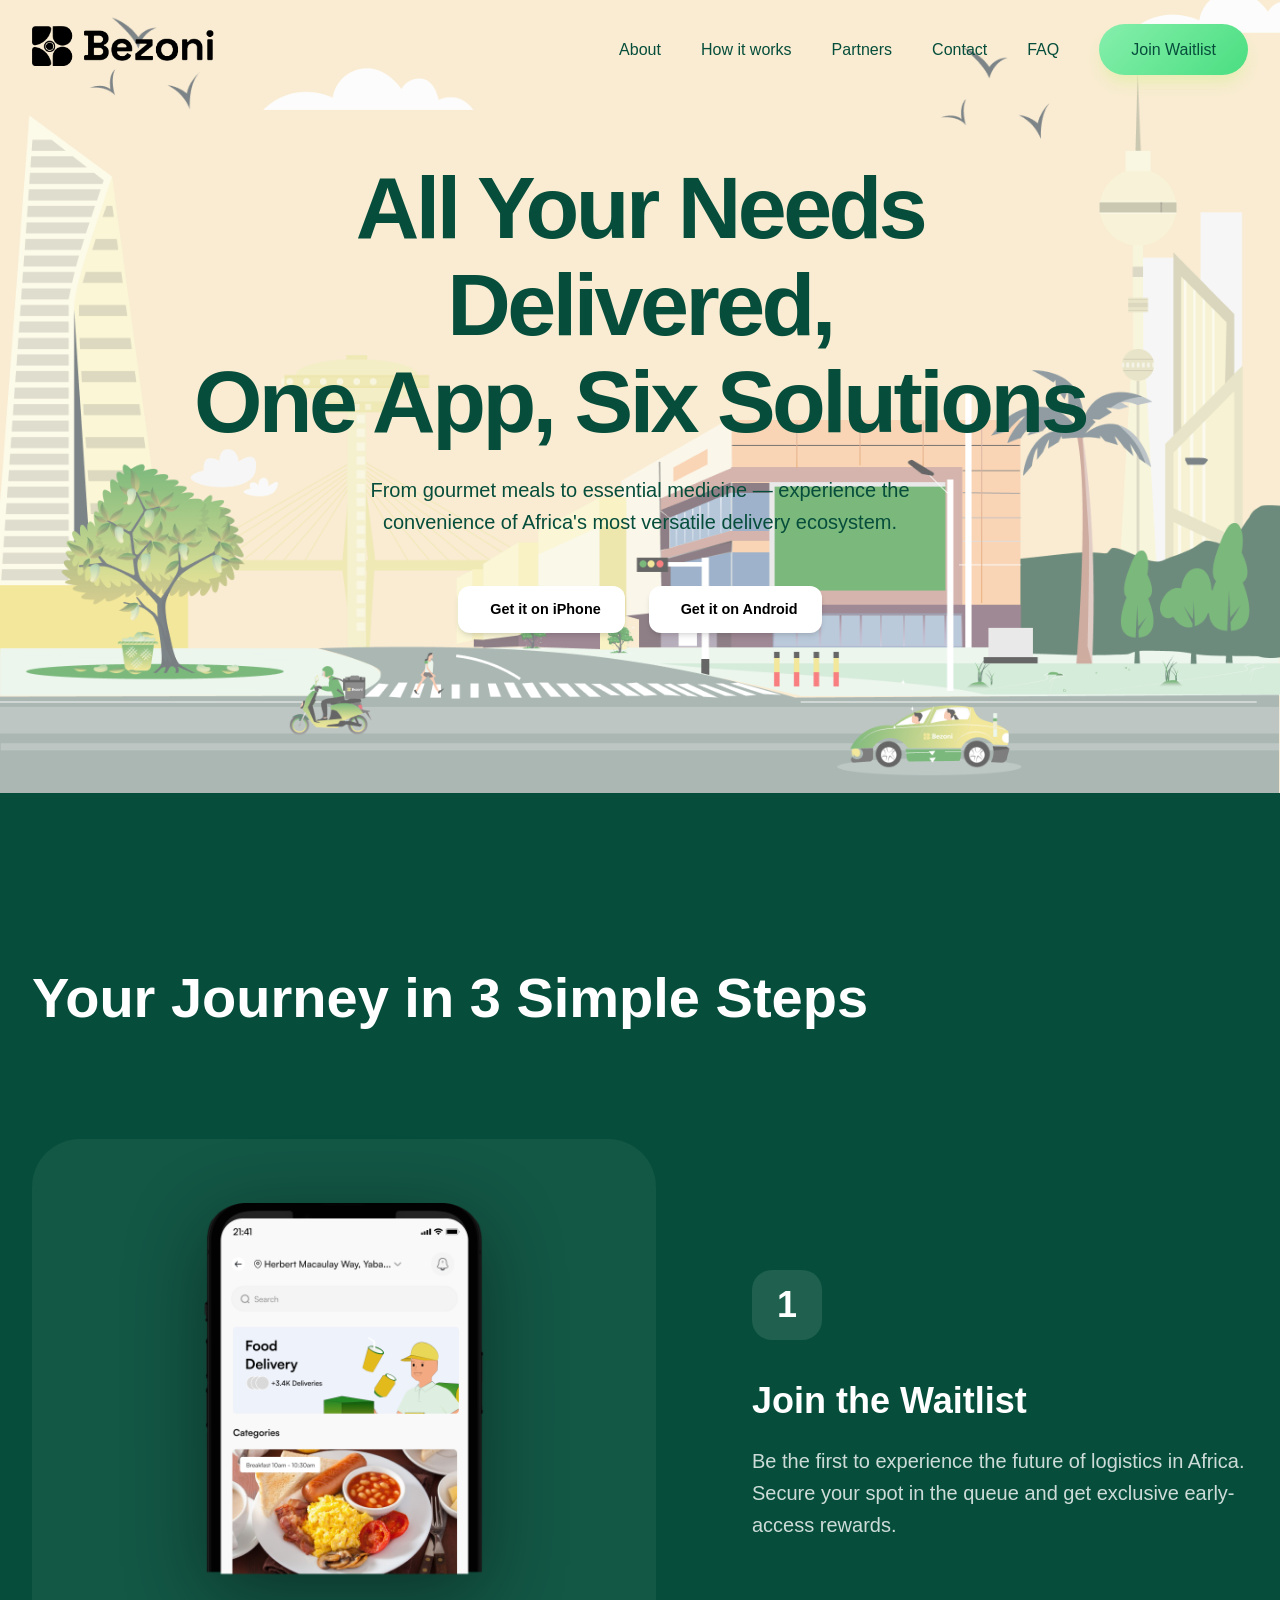
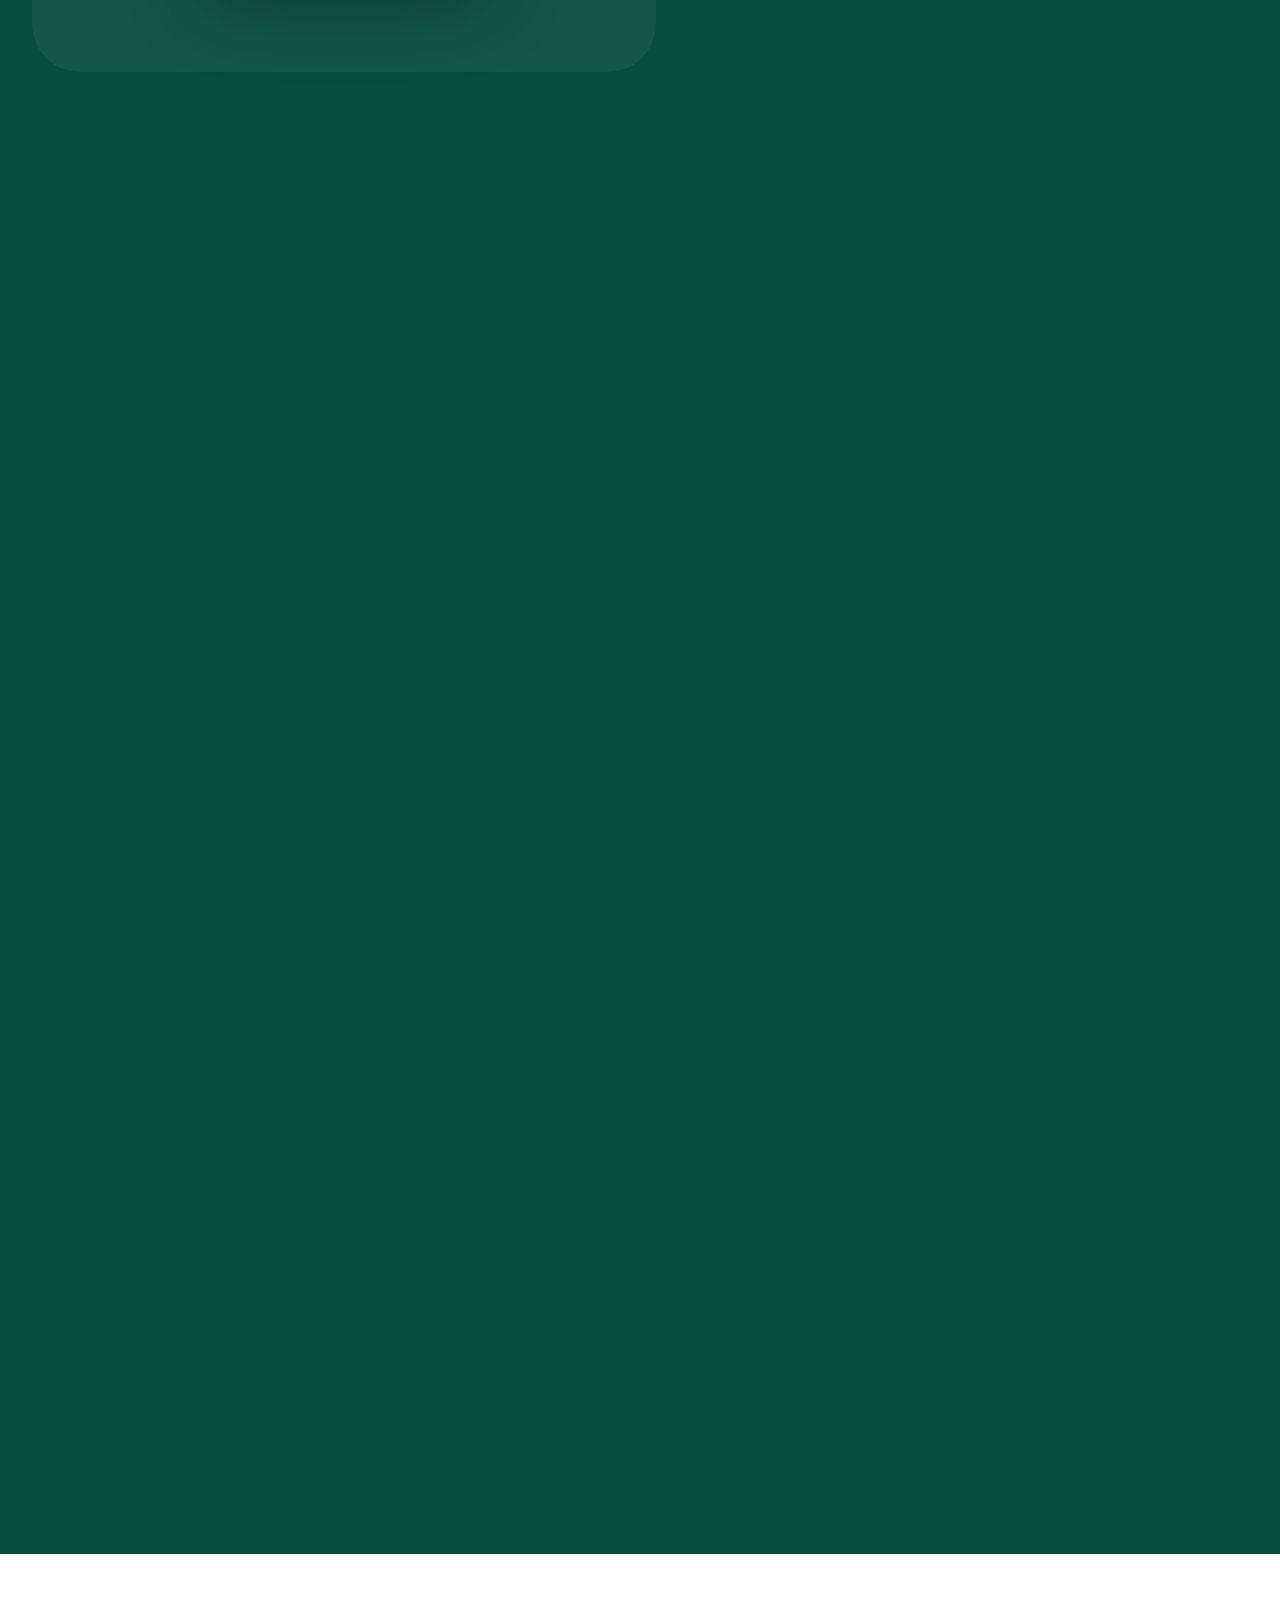
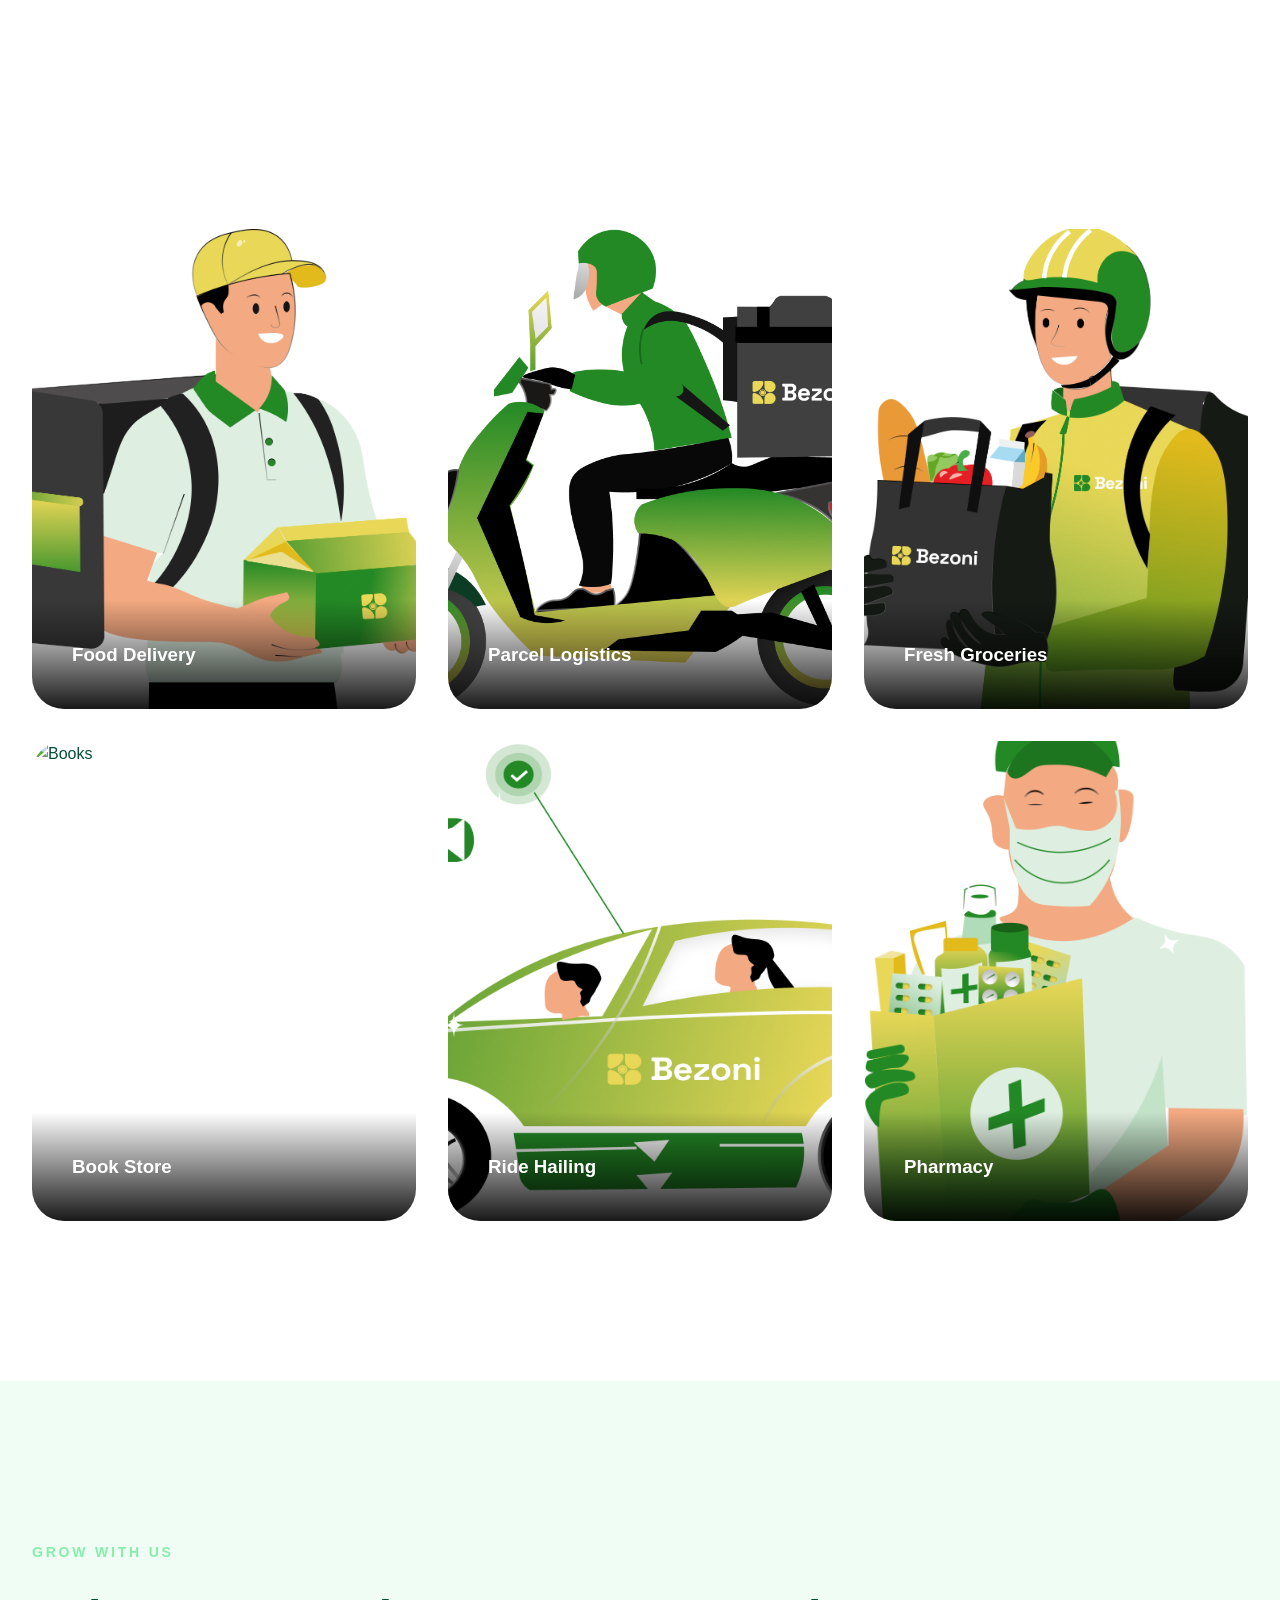
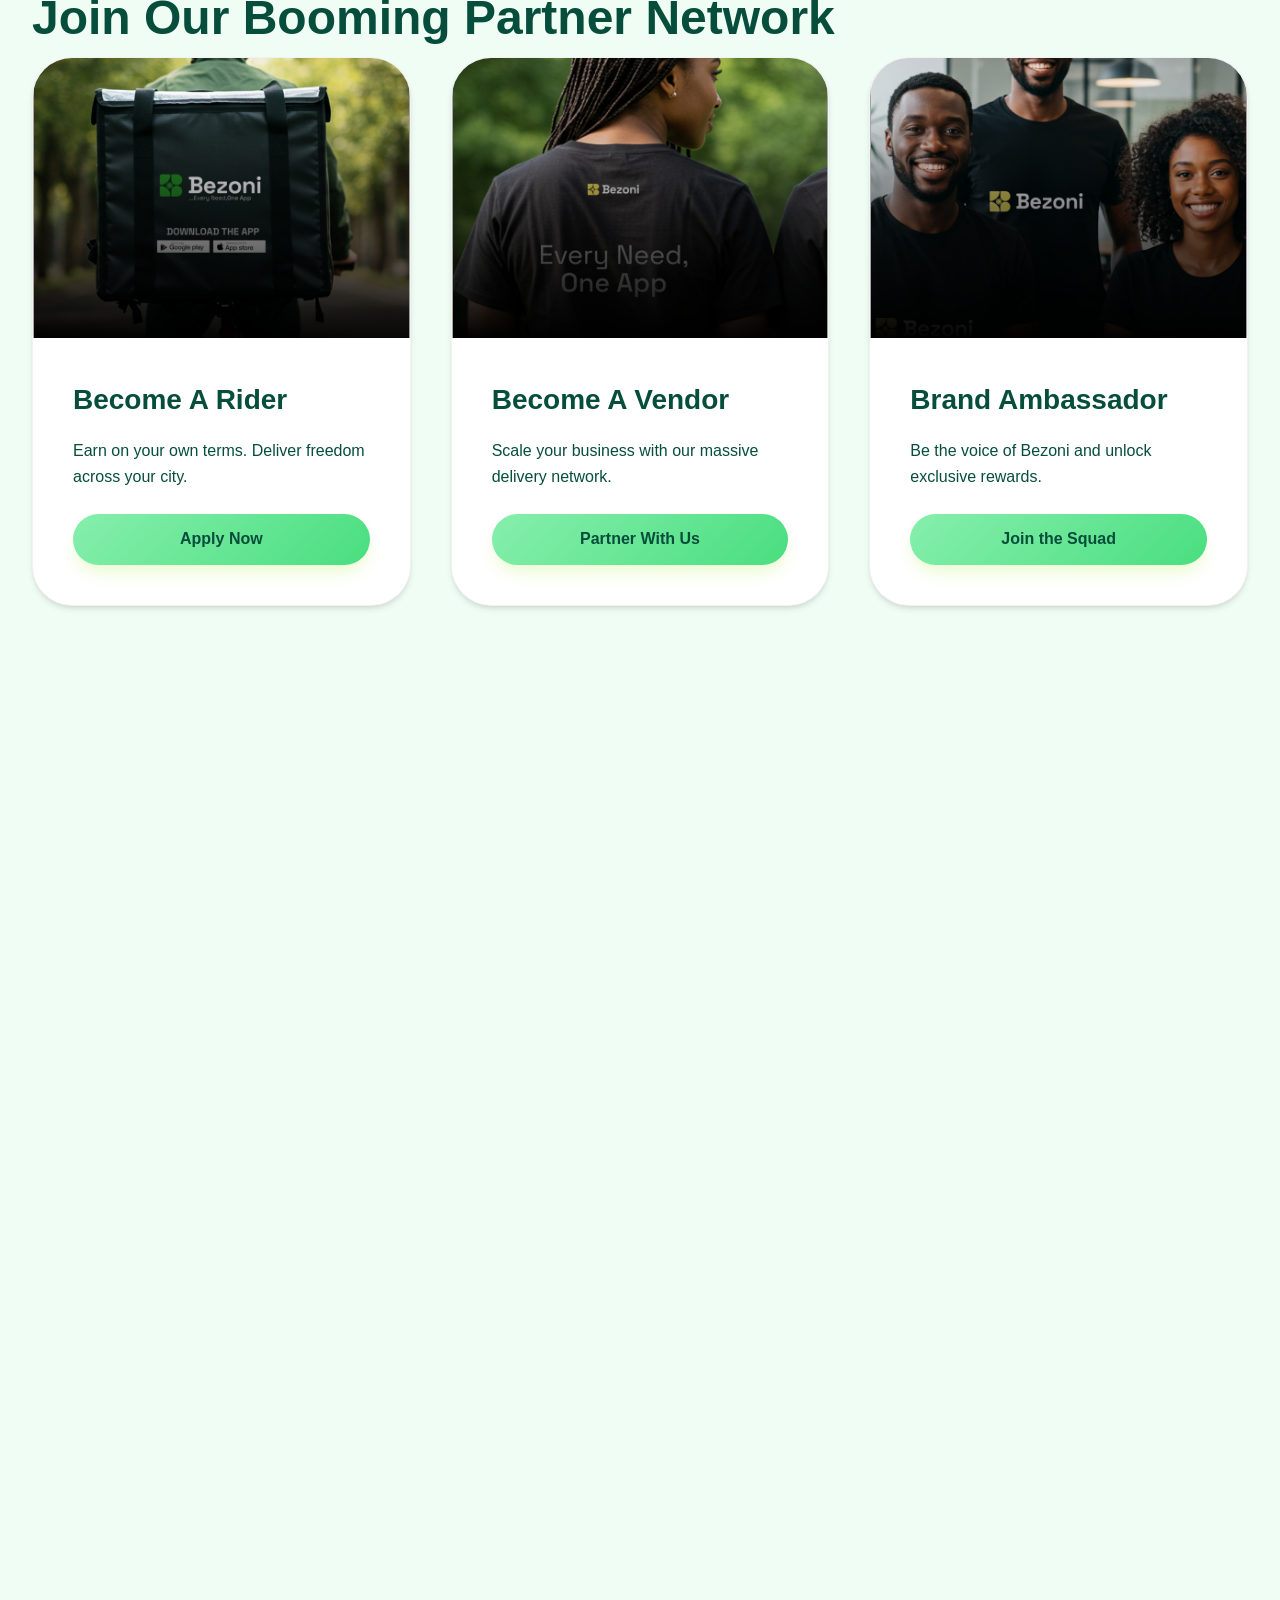
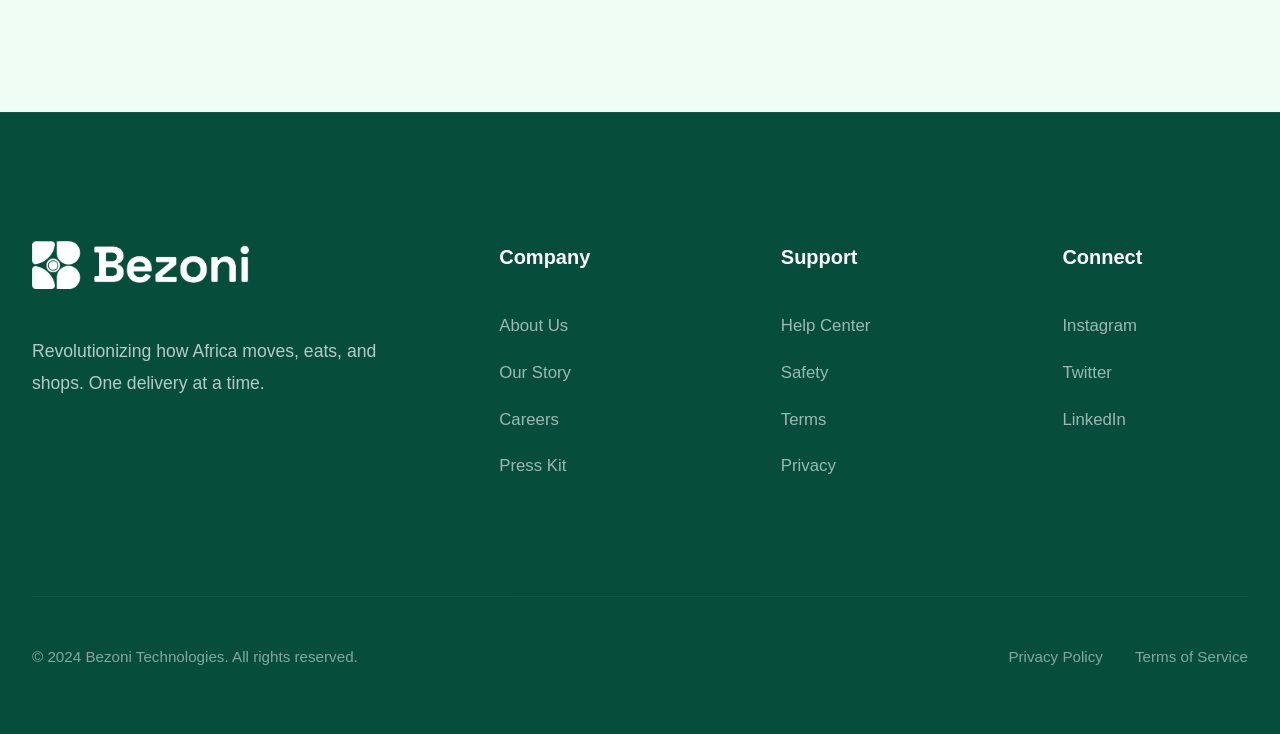
==== index.html @ 86313676 "Initial commit with Swoop UI and Luminous Green theme" ====
<!DOCTYPE html>
<html lang="en">
<head>
    <meta charset="UTF-8">
    <meta name="viewport" content="width=device-width, initial-scale=1.0">
    <title>Bezoni - Africa's No1 Delivery & Lifestyle App</title>
    <meta name="description" content="Food, Groceries, Medicine, Books, and Parcels — All delivered where and when you need it with Bezoni.">
    
    <!-- CSS with Cache Buster -->
    <link rel="stylesheet" href="styles.css?v=1.7">
    
    <!-- Icons -->
    <link href="https://cdn.jsdelivr.net/npm/remixicon@3.5.0/fonts/remixicon.css" rel="stylesheet">
</head>
<body>

    <!-- Navbar -->
    <header class="navbar">
        <div class="container">
            <a href="#" class="logo">
                <img src="Digital Format/PNGs/300 Dpi/Monochromatic Version.png" alt="Bezoni Logo">
            </a>

            <button class="menu-toggle" aria-label="Toggle Menu">
                <i class="ri-menu-line"></i>
            </button>

            <nav>
                <ul class="nav-links">
                    <li><a href="#about">About</a></li>
                    <li><a href="#how-it-works">How it works</a></li>
                    <li><a href="#partners">Partners</a></li>
                    <li><a href="#contact">Contact</a></li>
                    <li><a href="#faq">FAQ</a></li>
                    <li><a href="https://tally.so/r/3EOVDo" class="btn btn-primary">Join Waitlist</a></li>
                </ul>
            </nav>
        </div>
    </header>

    <!-- Hero Section -->
    <section class="hero">
        <div class="hero-illustration">
            <img src="hero section landing page.png" alt="City Illustration">
        </div>

        <div class="container">
            <div class="hero-content" data-reveal>
                <h1>All Your Needs Delivered,<br>One App, Six Solutions</h1>
                <p>From gourmet meals to essential medicine — experience the convenience of Africa's most versatile delivery ecosystem.</p>
                <div class="hero-btns">
                    <a href="#" class="btn btn-white">
                        <i class="ri-apple-fill" style="font-size: 1.5rem;"></i>
                        <span>Get it on iPhone</span>
                    </a>
                    <a href="#" class="btn btn-white">
                        <i class="ri-google-play-fill" style="font-size: 1.5rem; color: #34A853;"></i>
                        <span>Get it on Android</span>
                    </a>
                </div>
            </div>
        </div>
    </section>

    <!-- How It Works (Swoop Style) -->
    <section id="how-it-works" class="steps-section">
        <div class="container">
            <div class="section-header" data-reveal>
                <h2>Your Journey in 3 Simple Steps</h2>
            </div>

            <!-- Step 1 -->
            <div class="step-row" data-reveal>
                <div class="step-text">
                    <div class="step-number-box">1</div>
                    <h3>Join the Waitlist</h3>
                    <p>Be the first to experience the future of logistics in Africa. Secure your spot in the queue and get exclusive early-access rewards.</p>
                </div>
                <div class="step-visual">
                    <img src="images/bez fone.png" alt="Join Waitlist">
                </div>
            </div>

            <!-- Step 2 -->
            <div class="step-row" data-reveal>
                <div class="step-text">
                    <div class="step-number-box">2</div>
                    <h3>Install the App</h3>
                    <p>Download our seamless interface designed for speed and ease. Set up your profile in seconds and start exploring our six lifestyle solutions.</p>
                </div>
                <div class="step-visual">
                    <img src="images/bez fone.png" alt="Install App">
                </div>
            </div>

            <!-- Step 3 -->
            <div class="step-row" data-reveal>
                <div class="step-text">
                    <div class="step-number-box">3</div>
                    <h3>Order & Relax</h3>
                    <p>Track your delivery in real-time while you focus on what matters. From food to pharmaceuticals, we've got you covered.</p>
                </div>
                <div class="step-visual">
                    <img src="images/bez fone.png" alt="Order and Relax">
                </div>
            </div>
        </div>
    </section>

    <!-- Delivery Cards -->
    <section class="delivery-cards">
        <div class="container">
            <div class="section-header" data-reveal>
                <h4>Our Services</h4>
                <h2>Everything You Need, In One Place</h2>
            </div>

            <div class="cards-grid">
                <div class="card" data-reveal>
                    <img src="images/Food delivery section.png" alt="Food Delivery">
                    <div class="card-overlay">
                        <h3>Food Delivery</h3>
                    </div>
                </div>
                <div class="card" data-reveal>
                    <img src="images/Parcel Delivery section.png" alt="Parcel Delivery">
                    <div class="card-overlay">
                        <h3>Parcel Logistics</h3>
                    </div>
                </div>
                <div class="card" data-reveal>
                    <img src="images/Groceries section.png" alt="Groceries">
                    <div class="card-overlay">
                        <h3>Fresh Groceries</h3>
                    </div>
                </div>
                <div class="card" data-reveal>
                    <img src="images/Book Delivery section.png" alt="Books">
                    <div class="card-overlay">
                        <h3>Book Store</h3>
                    </div>
                </div>
                <div class="card" data-reveal>
                    <img src="images/Ride hailing section.png" alt="Ride Hailing">
                    <div class="card-overlay">
                        <h3>Ride Hailing</h3>
                    </div>
                </div>
                <div class="card" data-reveal>
                    <img src="images/Pharmaceutical section.png" alt="Pharmacy">
                    <div class="card-overlay">
                        <h3>Pharmacy</h3>
                    </div>
                </div>
            </div>
        </div>
    </section>

    <!-- Partners Refined -->
    <section id="partners" class="partners-section">
        <div class="container">
            <div class="section-header" data-reveal>
                <h4>Grow With Us</h4>
                <h2>Join Our Booming Partner Network</h2>
            </div>

            <div class="partner-grid">
                <div class="partner-card" data-reveal>
                    <div class="partner-img">
                        <img src="images/Frame 1.png" alt="Become a Rider">
                    </div>
                    <div class="partner-content">
                        <h3>Become A Rider</h3>
                        <p>Earn on your own terms. Deliver freedom across your city.</p>
                        <a href="#" class="btn btn-primary" style="margin-top: 1.5rem; width: 100%;">Apply Now</a>
                    </div>
                </div>
                <div class="partner-card" data-reveal>
                    <div class="partner-img">
                        <img src="images/Frame 2.png" alt="Become a Vendor">
                    </div>
                    <div class="partner-content">
                        <h3>Become A Vendor</h3>
                        <p>Scale your business with our massive delivery network.</p>
                        <a href="#" class="btn btn-primary" style="margin-top: 1.5rem; width: 100%;">Partner With Us</a>
                    </div>
                </div>
                <div class="partner-card" data-reveal>
                    <div class="partner-img">
                        <img src="images/Frame 3.png" alt="Become an Ambassador">
                    </div>
                    <div class="partner-content">
                        <h3>Brand Ambassador</h3>
                        <p>Be the voice of Bezoni and unlock exclusive rewards.</p>
                        <a href="#" class="btn btn-primary" style="margin-top: 1.5rem; width: 100%;">Join the Squad</a>
                    </div>
                </div>
            </div>
        </div>
    </section>

    <!-- Waitlist CTA Refined -->
    <section class="waitlist-section">
        <div class="container">
            <div class="waitlist-banner" data-reveal>
                <div class="waitlist-content">
                    <h2>Ready to Be First?<br>The Future is Waiting.</h2>
                    <p>Join thousands of early adopters and get exclusive launch perks.</p>
                    <a href="https://tally.so/r/3EOVDo" class="btn btn-white" style="font-size: 1.1rem; padding: 1rem 2.5rem;">Get Early Access</a>
                </div>
                <div class="waitlist-visual">
                    <img src="images/bez fone.png" alt="Bezoni App">
                </div>
            </div>
        </div>
    </section>

    <!-- Footer Refined -->
    <footer>
        <div class="container">
            <div class="footer-grid">
                <div class="footer-brand">
                    <a href="#" class="logo">
                        <img src="Digital Format/PNGs/300 Dpi/Monochromatic Version.png" alt="Bezoni Logo">
                    </a>
                    <p>Revolutionizing how Africa moves, eats, and shops. One delivery at a time.</p>
                </div>
                <div class="footer-links">
                    <h4>Company</h4>
                    <ul>
                        <li><a href="#">About Us</a></li>
                        <li><a href="#">Our Story</a></li>
                        <li><a href="#">Careers</a></li>
                        <li><a href="#">Press Kit</a></li>
                    </ul>
                </div>
                <div class="footer-links">
                    <h4>Support</h4>
                    <ul>
                        <li><a href="#">Help Center</a></li>
                        <li><a href="#">Safety</a></li>
                        <li><a href="#">Terms</a></li>
                        <li><a href="#">Privacy</a></li>
                    </ul>
                </div>
                <div class="footer-links">
                    <h4>Connect</h4>
                    <ul>
                        <li><a href="#"><i class="ri-instagram-line"></i> Instagram</a></li>
                        <li><a href="#"><i class="ri-twitter-x-line"></i> Twitter</a></li>
                        <li><a href="#"><i class="ri-linkedin-box-line"></i> LinkedIn</a></li>
                    </ul>
                </div>
            </div>
            <div class="footer-bottom">
                <div>&copy; 2024 Bezoni Technologies. All rights reserved.</div>
                <div style="display: flex; gap: 2rem;">
                    <a href="#" style="color: inherit; text-decoration: none;">Privacy Policy</a>
                    <a href="#" style="color: inherit; text-decoration: none;">Terms of Service</a>
                </div>
            </div>
        </div>
    </footer>

    <!-- Scripts -->
    <script src="script.js"></script>
</body>
</html>
---- styles.css ----
/* === DESIGN SYSTEM === */
:root {
  --primary: #064e3b;
  --primary-light: #065f46;
  --accent: #86efac; /* Luminous Spring Green */
  --accent-gradient: linear-gradient(135deg, #86efac 0%, #4ade80 100%);
  --accent-soft: rgba(134, 239, 172, 0.15);
  --text-main: #064e3b;
  --text-muted: #475569;
  --bg-white: #ffffff;
  --bg-soft: #f0fdf4;
  --bg-wheat: #f5deb3; /* Wheat */
  --glass-bg: rgba(255, 255, 255, 0.8);
  --glass-border: rgba(16, 185, 129, 0.2);
  --radius-sm: 0.5rem;
  --radius-md: 1rem;
  --radius-lg: 2rem;
  --transition: all 0.3s cubic-bezier(0.4, 0, 0.2, 1);
  --shadow: 0 4px 6px -1px rgb(0 0 0 / 0.1), 0 2px 4px -2px rgb(0 0 0 / 0.1);
  --shadow-lg: 0 20px 25px -5px rgb(0 0 0 / 0.1), 0 8px 10px -6px rgb(0 0 0 / 0.1);
}

/* === RESET === */
* {
  margin: 0;
  padding: 0;
  box-sizing: border-box;
}

html {
  scroll-behavior: smooth;
  font-size: 16px;
}

body {
  font-family: 'Satoshi', sans-serif;
  color: var(--text-main);
  background: var(--bg-white);
  line-height: 1.6;
  overflow-x: hidden;
  -webkit-font-smoothing: antialiased;
}

/* === UTILITIES === */
.container {
  max-width: 1280px;
  margin: 0 auto;
  padding: 0 2rem;
}

.btn {
  display: inline-flex;
  align-items: center;
  justify-content: center;
  padding: 0.8rem 2rem;
  border-radius: 6.25rem;
  font-weight: 700;
  text-decoration: none;
  transition: var(--transition);
  cursor: pointer;
  border: none;
  font-size: 1rem;
}

.btn-primary {
  background: var(--accent-gradient);
  color: var(--primary);
  box-shadow: 0 10px 15px -3px rgba(190, 242, 100, 0.3);
}

.btn-white {
  background: white;
  color: black;
  border-radius: 0.75rem;
  padding: 0.75rem 1.5rem;
  font-size: 0.9rem;
  font-weight: 600;
  box-shadow: var(--shadow);
  display: flex;
  align-items: center;
  gap: 0.5rem;
}

/* === NAVBAR === */
header.navbar {
  position: fixed;
  top: 0;
  left: 0;
  width: 100%;
  z-index: 1000;
  padding: 1.5rem 0;
  transition: var(--transition);
}

header.navbar.scrolled {
  background: var(--glass-bg);
  backdrop-filter: blur(16px);
  padding: 1rem 0;
  border-bottom: 1px solid var(--glass-border);
  box-shadow: var(--shadow);
}

.navbar .container {
  display: flex;
  justify-content: space-between;
  align-items: center;
}

.logo img {
  height: 2.5rem;
}

.nav-links {
  display: flex;
  align-items: center;
  gap: 2.5rem;
  list-style: none;
}

.nav-links a {
  text-decoration: none;
  color: var(--text-main);
  font-weight: 500;
  transition: var(--transition);
}

.menu-toggle {
  display: none;
  font-size: 1.5rem;
  background: none;
  border: none;
  cursor: pointer;
  color: var(--text-main);
}

/* === HERO SECTION === */
.hero {
  padding: 10rem 0;
  background-color: var(--bg-wheat);
  min-height: 80vh;
  display: flex;
  flex-direction: column;
  align-items: center;
  justify-content: center;
  text-align: center;
  position: relative;
  overflow: hidden;
}

.hero-content {
  max-width: 900px;
  position: relative;
  z-index: 10;
}

.hero h1 {
  font-size: clamp(3rem, 8vw, 5.5rem);
  font-weight: 900;
  line-height: 1.1;
  margin-bottom: 1.5rem;
  color: var(--primary);
  letter-spacing: -0.04em;
}

.hero p {
  font-size: 1.25rem;
  color: var(--text-main);
  margin-bottom: 3rem;
  max-width: 600px;
  margin-left: auto;
  margin-right: auto;
}

.hero-btns {
  display: flex;
  gap: 1.5rem;
  justify-content: center;
  flex-wrap: wrap;
}

.hero-illustration {
  position: absolute;
  bottom: 0;
  left: 0;
  width: 100%;
  height: 100%;
  z-index: 1;
  pointer-events: none;
}

.hero-illustration img {
  width: 100%;
  height: 100%;
  object-fit: cover;
  object-position: bottom;
}

.hero::before {
  content: '';
  position: absolute;
  top: 0;
  left: 0;
  width: 100%;
  height: 100%;
  background: rgba(255, 255, 255, 0.4);
  z-index: 2;
}

/* === STEPS SECTION (Swoop UI) === */
.steps-section {
  background: var(--primary);
  color: white;
  padding: 10rem 0;
}

.steps-section .section-header h2 {
  color: white;
  font-size: 3.5rem;
  margin-bottom: 6rem;
}

.step-row {
  display: flex;
  align-items: center;
  gap: 6rem;
  margin-bottom: 8rem;
}

.step-row:last-child {
  margin-bottom: 0;
}

.step-row:nth-child(even) {
  flex-direction: row-reverse;
}

.step-text {
  flex: 1;
}

.step-number-box {
  width: 70px;
  height: 70px;
  background: rgba(255, 255, 255, 0.1);
  border-radius: 1.25rem;
  display: flex;
  align-items: center;
  justify-content: center;
  font-size: 2.25rem;
  font-weight: 900;
  margin-bottom: 2rem;
}

.step-text h3 {
  font-size: 2.25rem;
  font-weight: 700;
  margin-bottom: 1rem;
}

.step-text p {
  font-size: 1.25rem;
  opacity: 0.8;
}

.step-visual {
  flex: 1;
  background: rgba(255, 255, 255, 0.05);
  border-radius: 3rem;
  padding: 4rem;
  display: flex;
  justify-content: center;
  align-items: center;
}

.step-visual img {
  width: 100%;
  max-width: 280px;
  filter: drop-shadow(0 20px 40px rgba(0,0,0,0.4));
}

/* === DELIVERY CARDS === */
.delivery-cards {
  padding: 10rem 0;
}

.section-header h4 {
  color: var(--accent);
  text-transform: uppercase;
  letter-spacing: 0.2em;
  font-size: 0.875rem;
  margin-bottom: 1rem;
  font-weight: 700;
}

.section-header h2 {
  font-size: 3rem;
  font-weight: 800;
  color: var(--primary);
}

.cards-grid {
  display: grid;
  grid-template-columns: repeat(3, 1fr);
  gap: 2rem;
}

.card {
  position: relative;
  border-radius: var(--radius-lg);
  overflow: hidden;
  aspect-ratio: 4/5;
  cursor: pointer;
}

.card img {
  width: 100%;
  height: 100%;
  object-fit: cover;
  transition: var(--transition);
}

.card-overlay {
  position: absolute;
  bottom: 0;
  left: 0;
  width: 100%;
  padding: 2.5rem;
  background: linear-gradient(transparent, rgba(0,0,0,0.9));
  color: white;
}

.card:hover img {
  transform: scale(1.05);
}

/* === PARTNERS SECTION (Refined) === */
.partners-section {
  padding: 10rem 0;
  background: var(--bg-soft);
}

.partner-grid {
  display: grid;
  grid-template-columns: repeat(3, 1fr);
  gap: 2.5rem;
}

.partner-card {
  background: var(--bg-white);
  border-radius: 2.5rem;
  overflow: hidden;
  box-shadow: var(--shadow);
  transition: var(--transition);
  border: 1px solid rgba(0,0,0,0.05);
}

.partner-card:hover {
  transform: translateY(-10px);
  box-shadow: var(--shadow-lg);
}

.partner-img {
  height: 280px;
  overflow: hidden;
}

.partner-img img {
  width: 100%;
  height: 100%;
  object-fit: cover;
}

.partner-content {
  padding: 2.5rem;
}

.partner-content h3 {
  font-size: 1.75rem;
  margin-bottom: 1rem;
  color: var(--primary);
}

/* === WAITLIST SECTION (Refined) === */
.waitlist-section {
  padding: 5rem 0 10rem;
  background: var(--bg-soft);
}

.waitlist-banner {
  background: var(--primary);
  border-radius: 4rem;
  padding: 6rem;
  color: white;
  display: flex;
  align-items: center;
  justify-content: space-between;
  gap: 4rem;
  position: relative;
  overflow: hidden;
}

.waitlist-banner::before {
  content: '';
  position: absolute;
  top: -50%;
  right: -10%;
  width: 60%;
  height: 200%;
  background: radial-gradient(circle, rgba(190, 242, 100, 0.1) 0%, transparent 70%);
  z-index: 1;
}

.waitlist-content {
  flex: 1;
  position: relative;
  z-index: 2;
}

.waitlist-content h2 {
  font-size: 4rem;
  font-weight: 900;
  line-height: 1.1;
  margin-bottom: 2rem;
}

.waitlist-content p {
  font-size: 1.5rem;
  opacity: 0.8;
  margin-bottom: 3rem;
}

.waitlist-visual {
  flex: 0 0 350px;
  position: relative;
  z-index: 2;
}

.waitlist-visual img {
  width: 100%;
  transform: rotate(-10deg) translateY(20px);
  filter: drop-shadow(0 30px 60px rgba(0,0,0,0.5));
  transition: var(--transition);
}

.waitlist-banner:hover .waitlist-visual img {
  transform: rotate(0deg) translateY(0px);
}

/* === FOOTER (Refined) === */
footer {
  background: var(--primary);
  color: white;
  padding: 8rem 0 4rem;
  border-top: 1px solid rgba(255,255,255,0.05);
}

.footer-grid {
  display: grid;
  grid-template-columns: 2fr 1fr 1fr 1fr;
  gap: 6rem;
  margin-bottom: 6rem;
}

.footer-brand .logo {
  margin-bottom: 2.5rem;
  display: block;
}

.footer-brand .logo img {
  height: 3rem;
  filter: brightness(0) invert(1);
}

.footer-brand p {
  font-size: 1.1rem;
  opacity: 0.7;
  line-height: 1.8;
}

.footer-links h4 {
  font-size: 1.25rem;
  margin-bottom: 2.5rem;
  font-weight: 700;
}

.footer-links ul {
  list-style: none;
}

.footer-links li {
  margin-bottom: 1.25rem;
}

.footer-links a {
  color: white;
  text-decoration: none;
  opacity: 0.6;
  transition: var(--transition);
  font-size: 1.05rem;
}

.footer-links a:hover {
  opacity: 1;
  color: var(--accent);
}

.footer-bottom {
  border-top: 1px solid rgba(255,255,255,0.1);
  padding-top: 3rem;
  display: flex;
  justify-content: space-between;
  align-items: center;
  opacity: 0.5;
  font-size: 0.95rem;
}

/* === MOBILE RESPONSIVENESS === */
@media (max-width: 1024px) {
  .footer-grid { grid-template-columns: 1fr 1fr; gap: 4rem; }
  .waitlist-banner { flex-direction: column; text-align: center; padding: 4rem; }
  .waitlist-visual { flex: 0 0 auto; width: 280px; }
  .waitlist-content h2 { font-size: 3rem; }
}

@media (max-width: 768px) {
  .cards-grid, .partner-grid, .footer-grid { grid-template-columns: 1fr; }
  .footer-bottom { flex-direction: column; gap: 1rem; text-align: center; }
}

/* === ANIMATIONS === */
[data-reveal] {
  opacity: 0;
  transform: translateY(30px);
  transition: 1s cubic-bezier(0.4, 0, 0.2, 1);
}

[data-reveal].revealed {
  opacity: 1;
  transform: translateY(0);
}
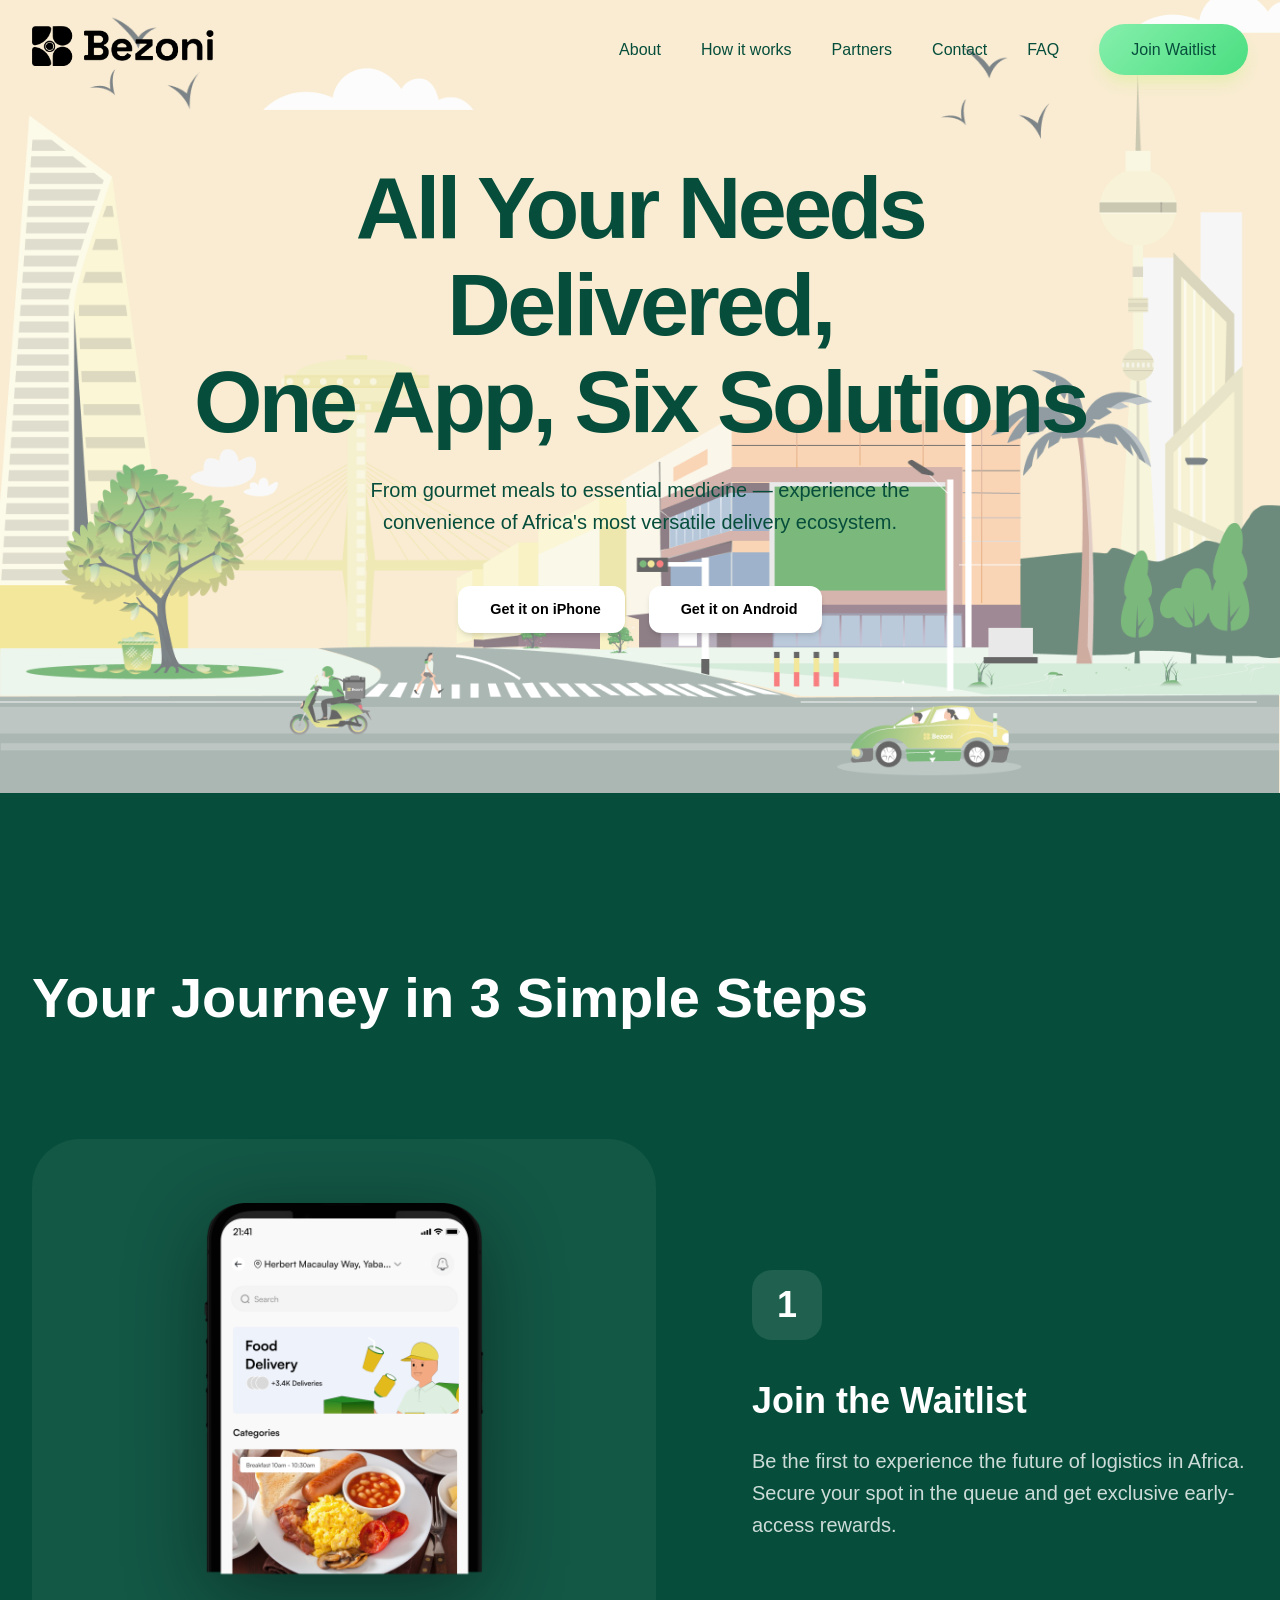
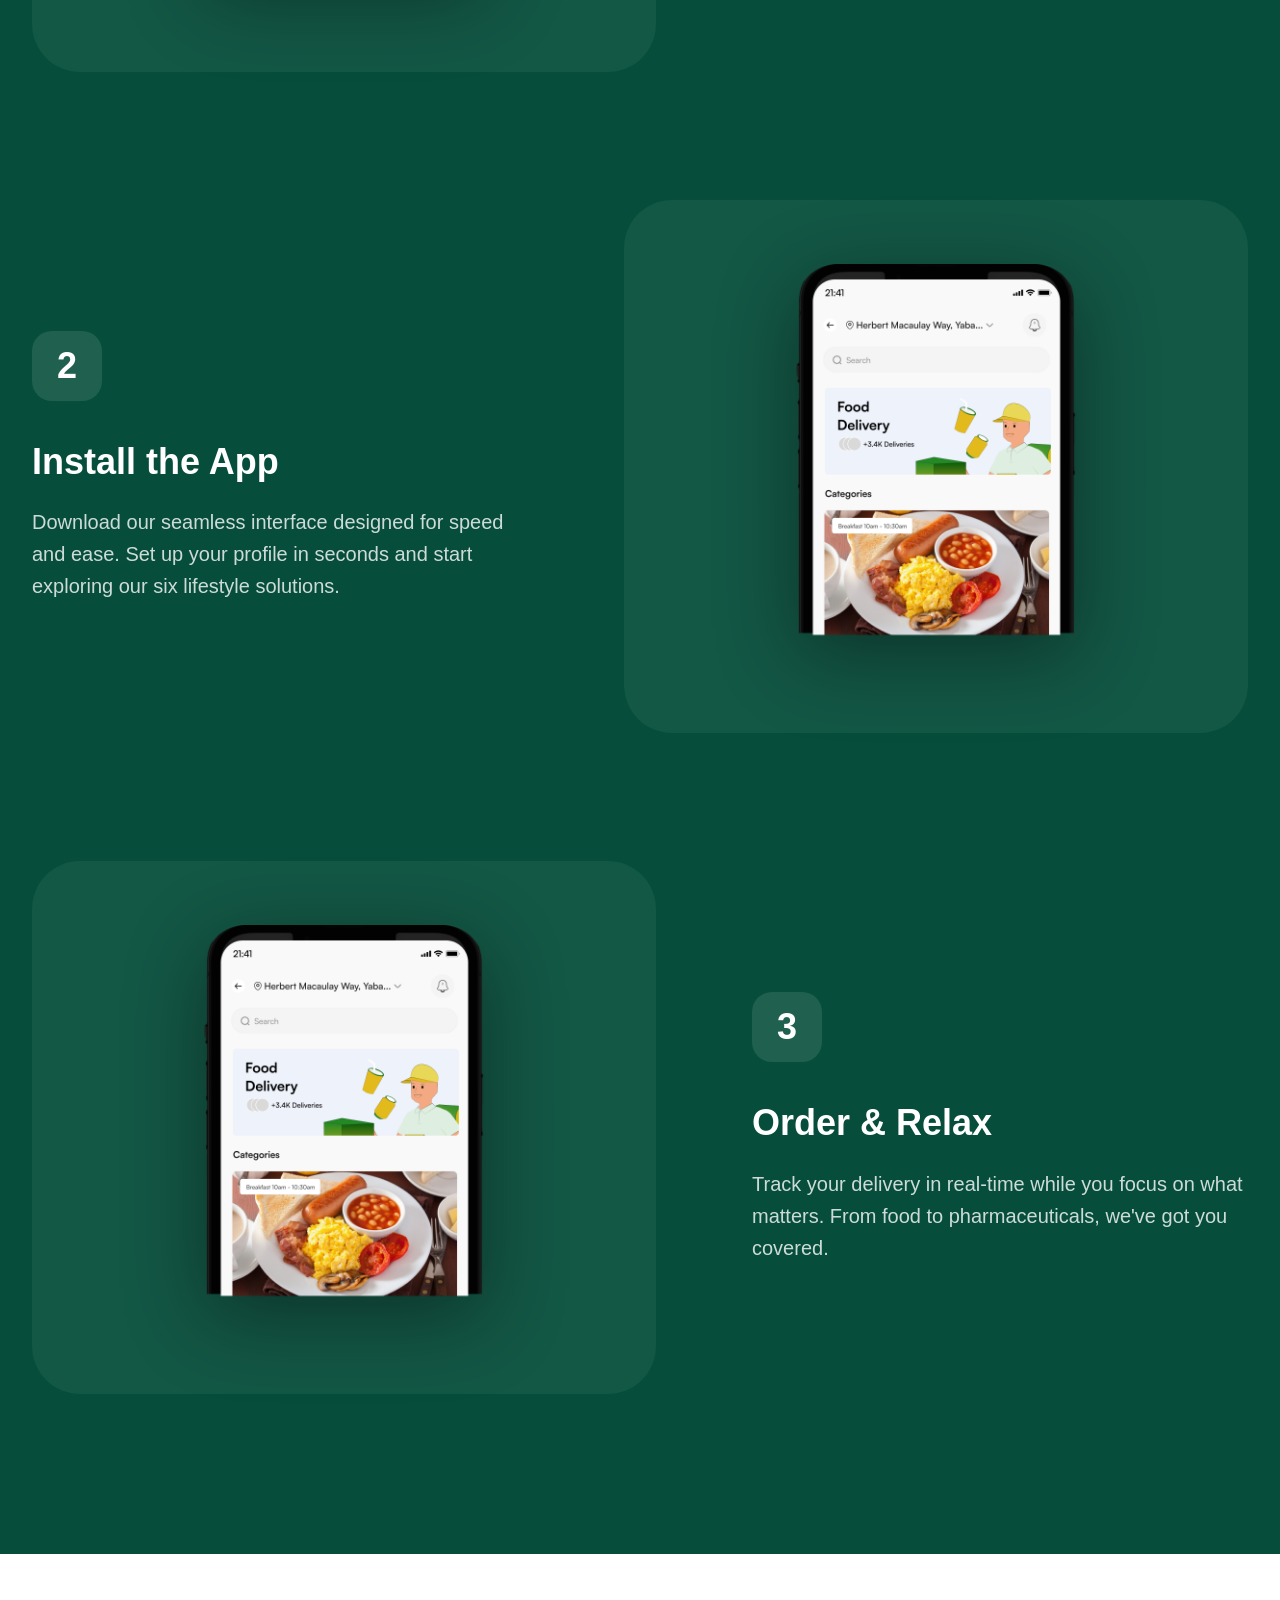
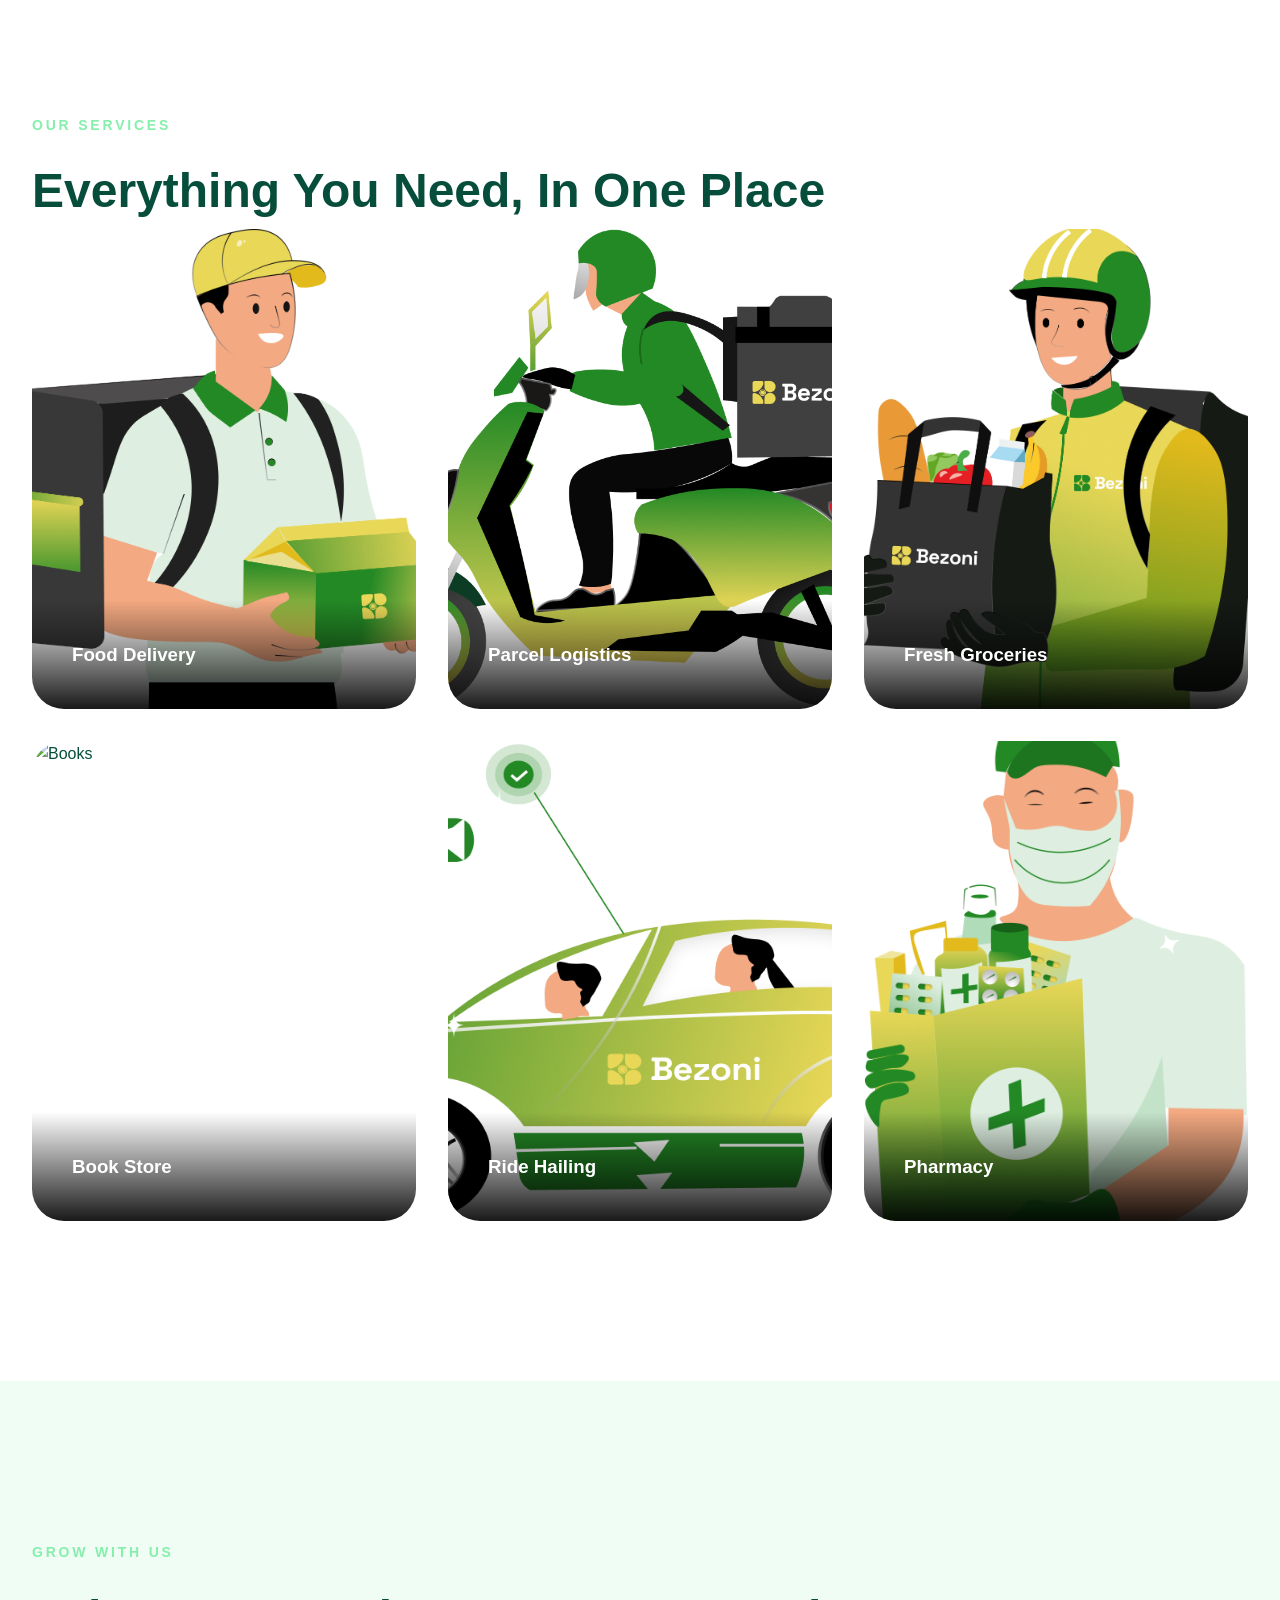
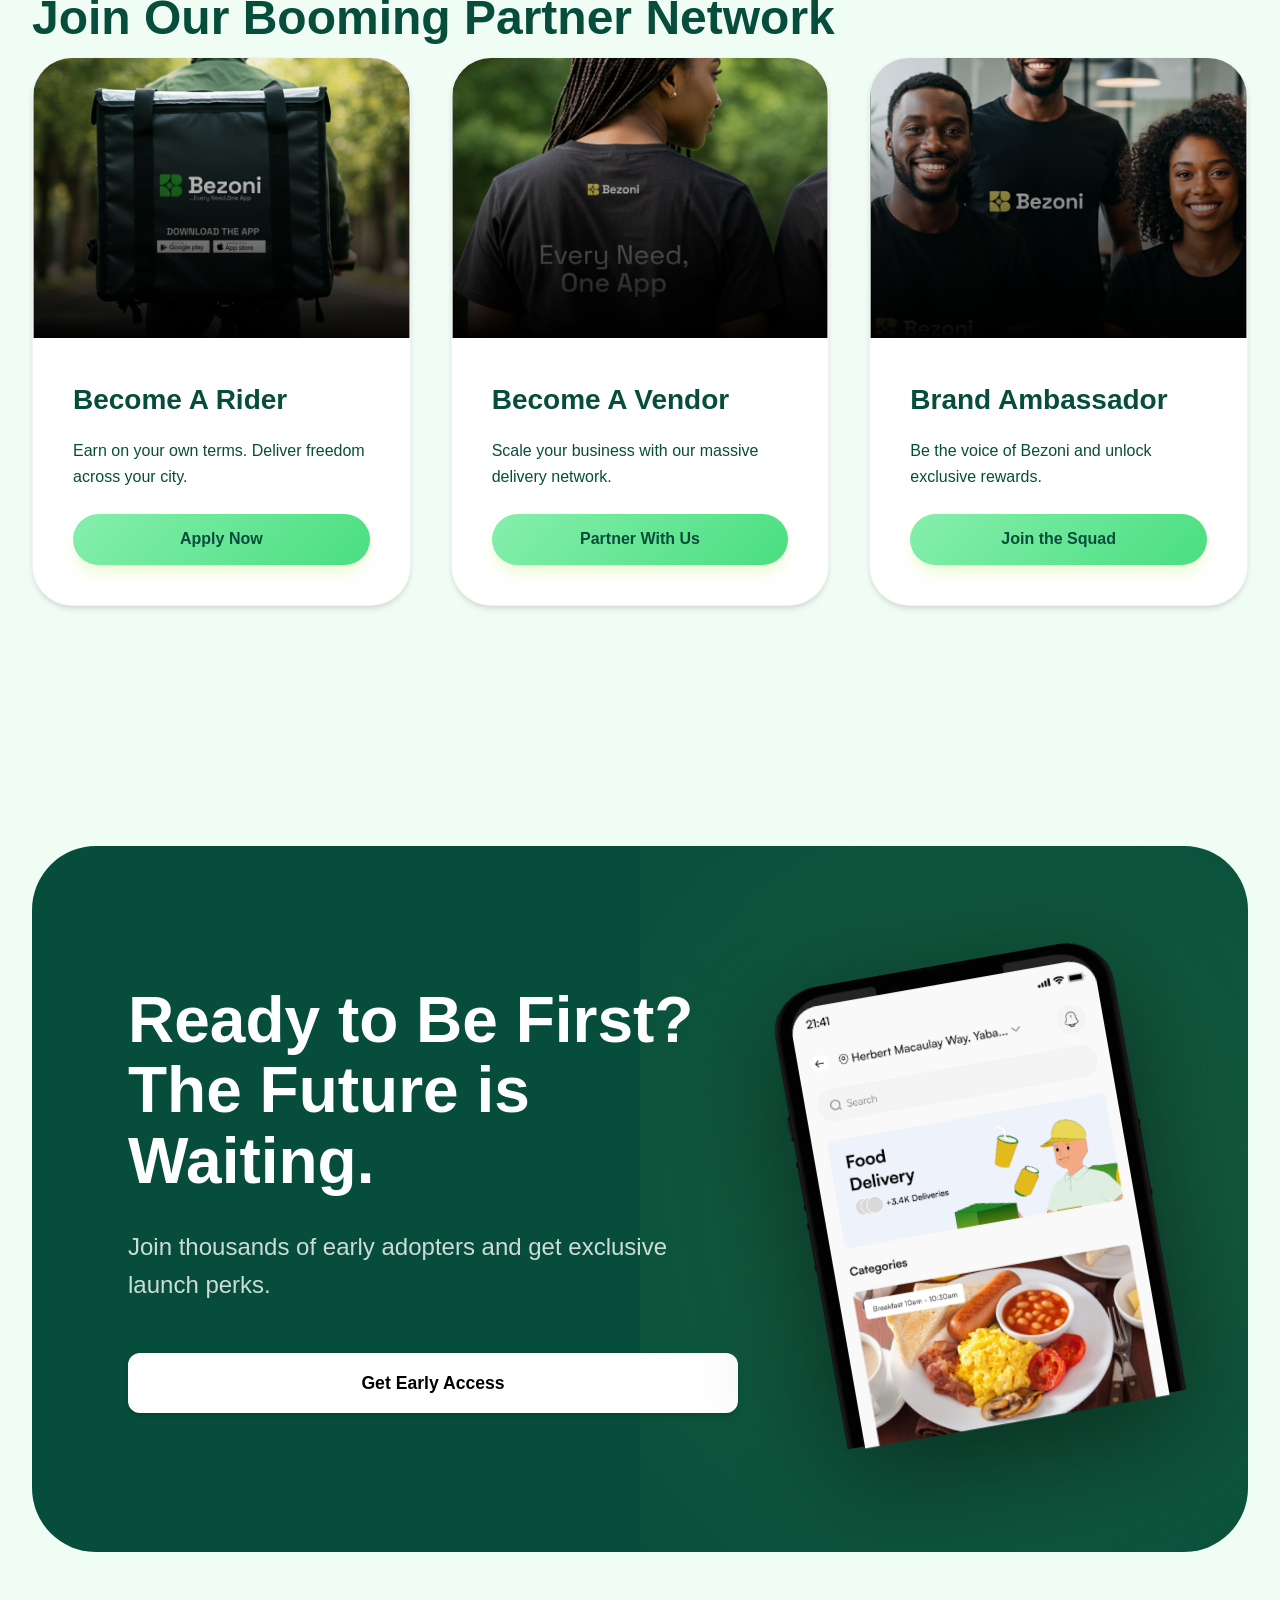
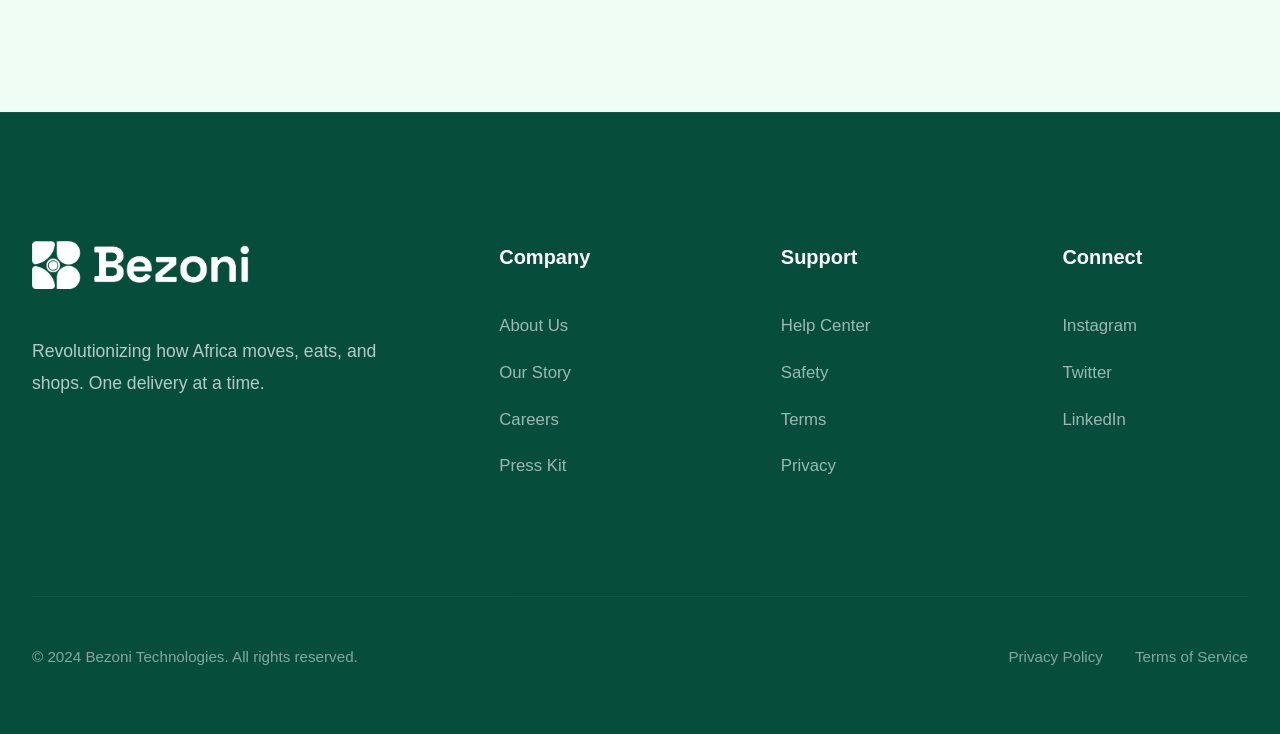
==== commit 5d92fef8: "Restore mobile responsiveness and navigation menu" ====
--- a/index.html
+++ b/index.html
@@ -7,7 +7,7 @@
     <meta name="description" content="Food, Groceries, Medicine, Books, and Parcels — All delivered where and when you need it with Bezoni.">
     
     <!-- CSS with Cache Buster -->
-    <link rel="stylesheet" href="styles.css?v=1.7">
+    <link rel="stylesheet" href="styles.css?v=1.8">
     
     <!-- Icons -->
     <link href="https://cdn.jsdelivr.net/npm/remixicon@3.5.0/fonts/remixicon.css" rel="stylesheet">
--- a/styles.css
+++ b/styles.css
@@ -523,8 +523,30 @@
 }
 
 @media (max-width: 768px) {
+  .nav-links {
+    position: fixed;
+    top: 0;
+    right: -100%;
+    width: 80%;
+    height: 100vh;
+    background: var(--bg-white);
+    flex-direction: column;
+    justify-content: center;
+    transition: 0.5s ease;
+    box-shadow: -10px 0 30px rgba(0,0,0,0.1);
+  }
+  
+  .nav-links.active {
+    right: 0;
+  }
+  
+  .menu-toggle { display: block; }
+
   .cards-grid, .partner-grid, .footer-grid { grid-template-columns: 1fr; }
   .footer-bottom { flex-direction: column; gap: 1rem; text-align: center; }
+  
+  .hero h1 { font-size: 2.75rem; }
+  .waitlist-banner { padding: 3rem 2rem; }
 }
 
 /* === ANIMATIONS === */
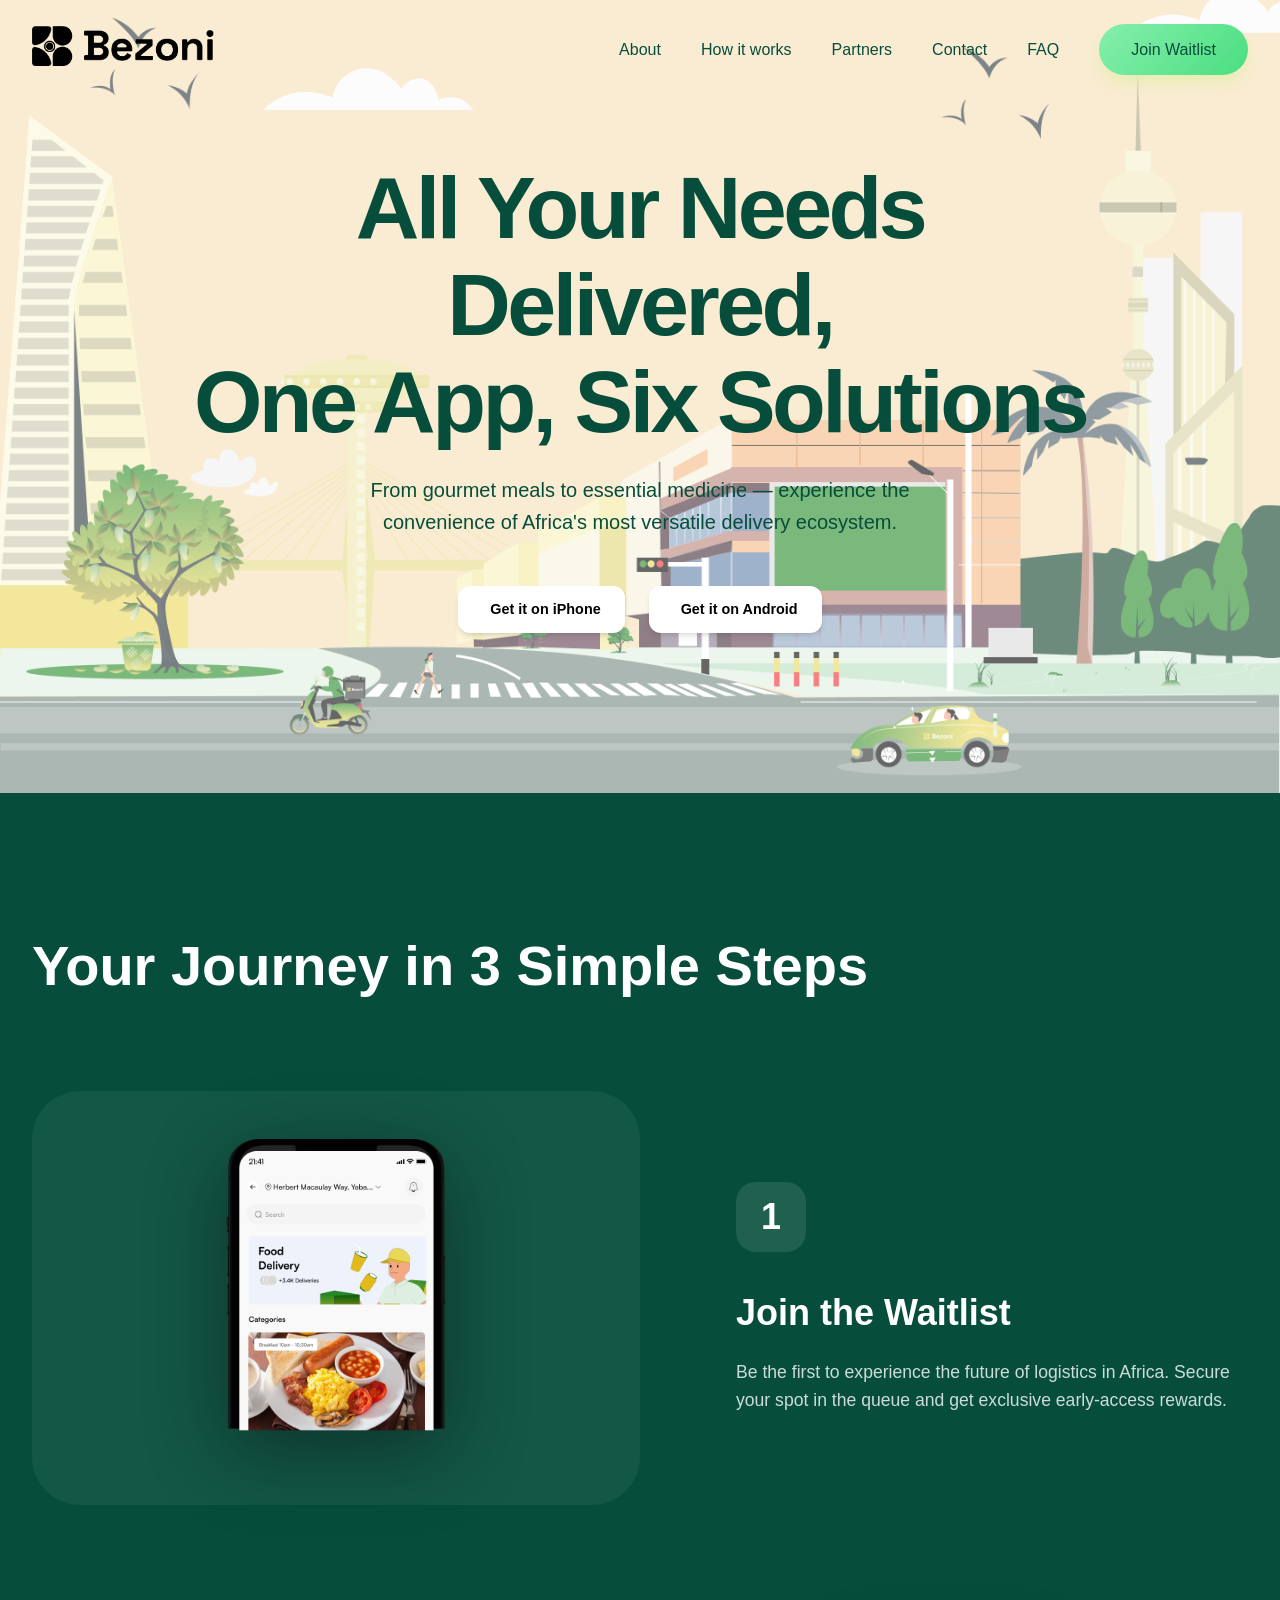
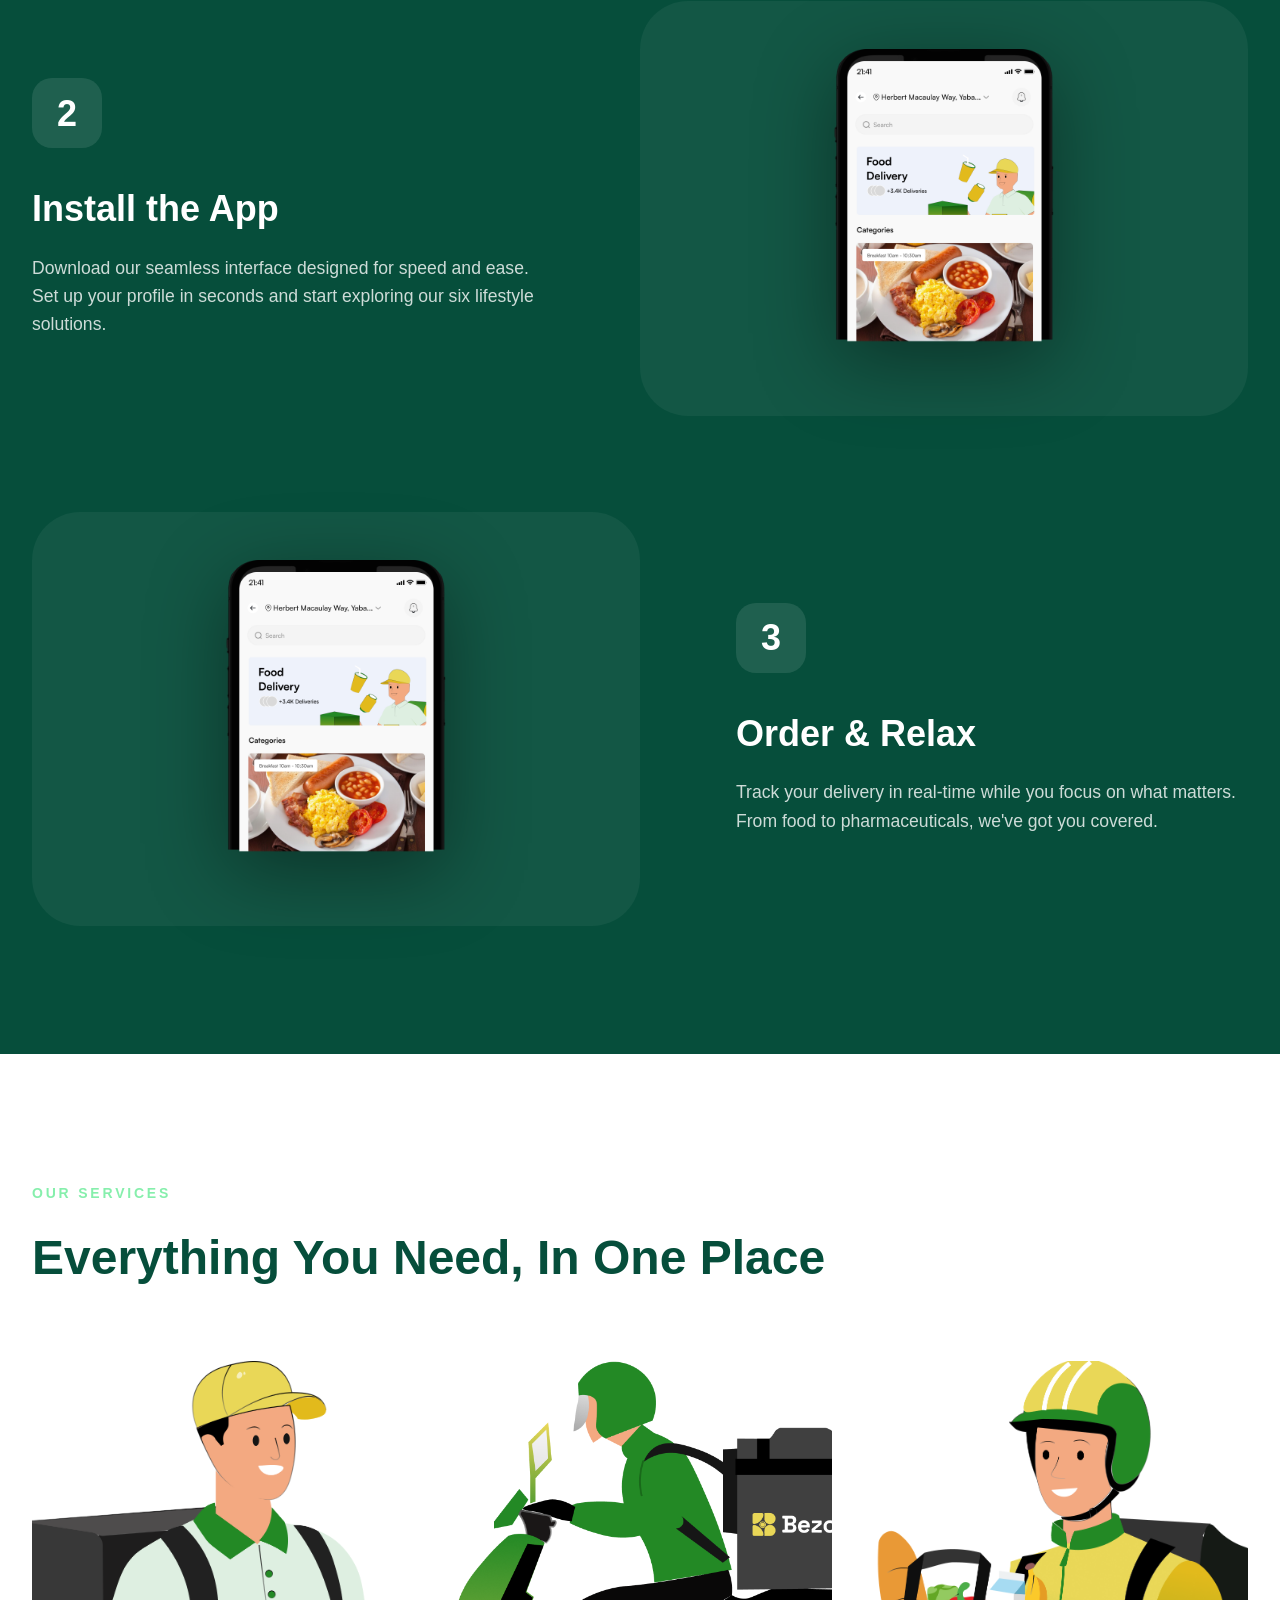
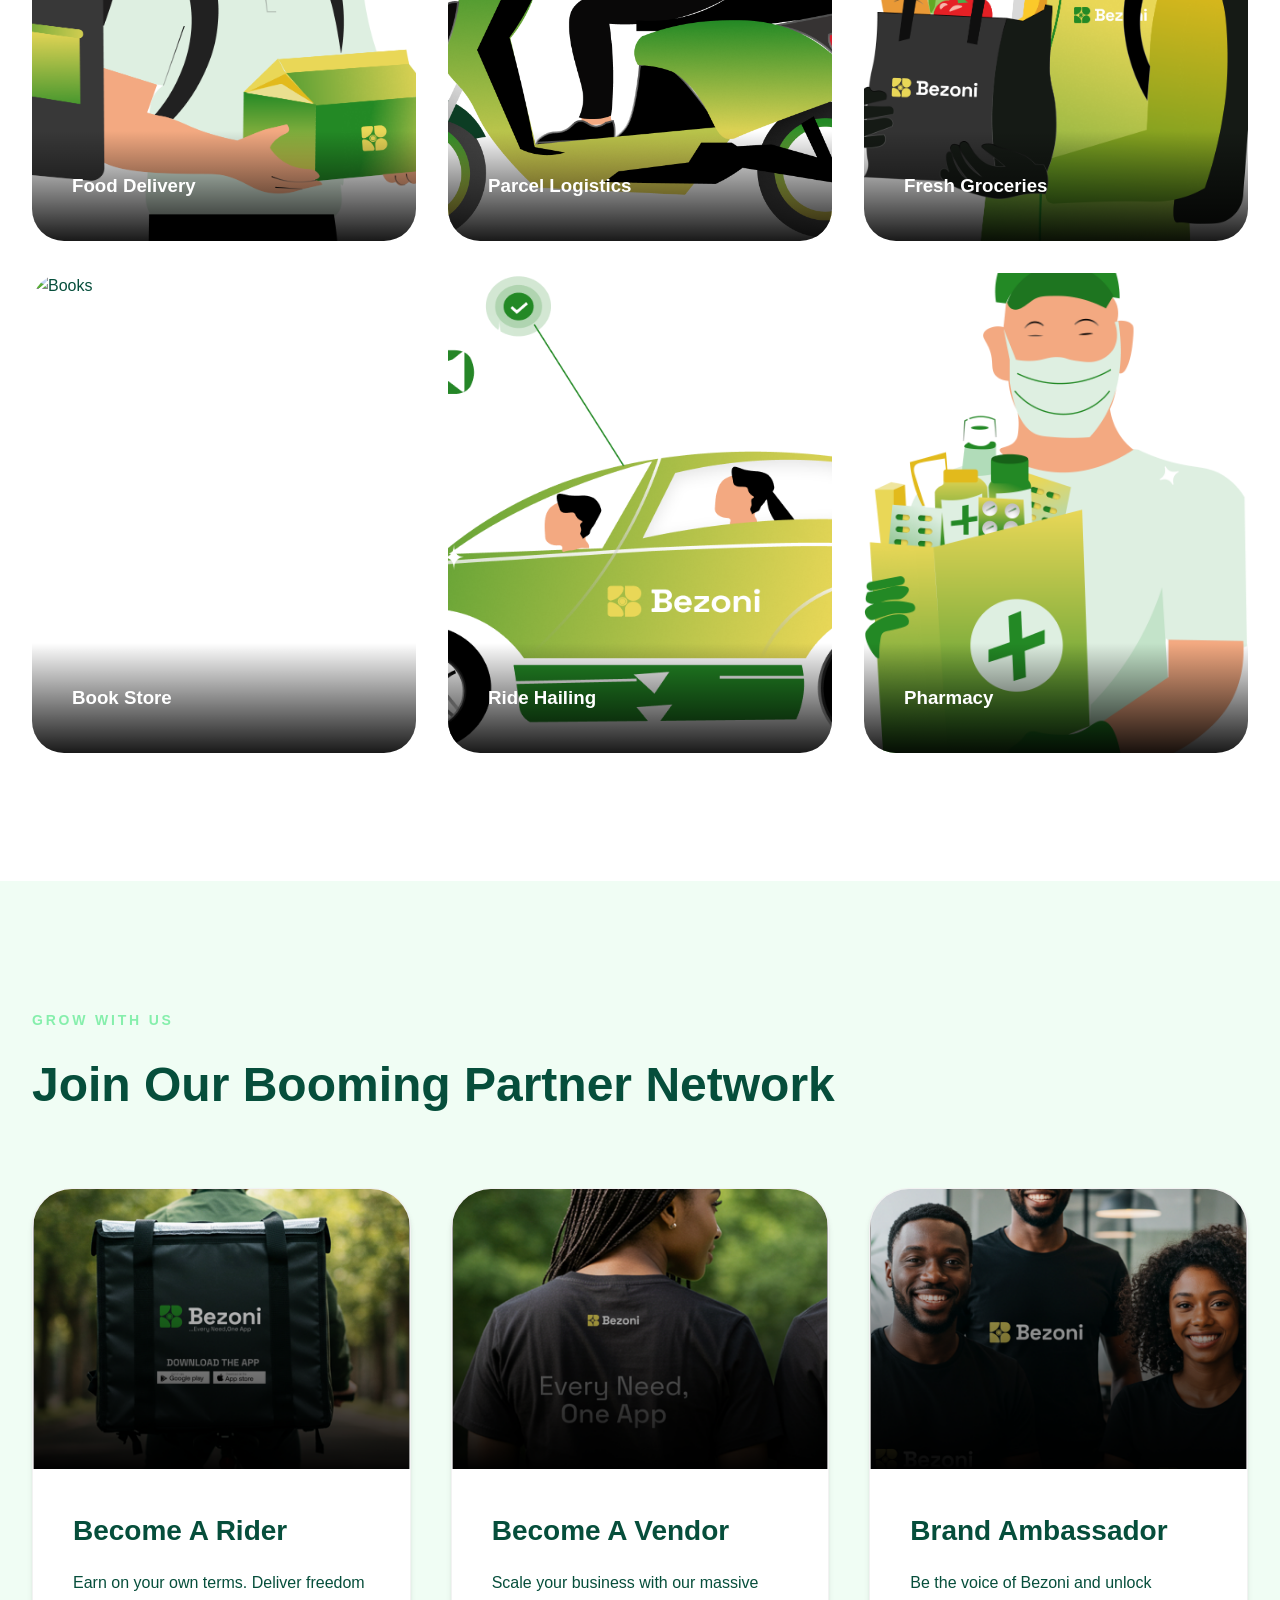
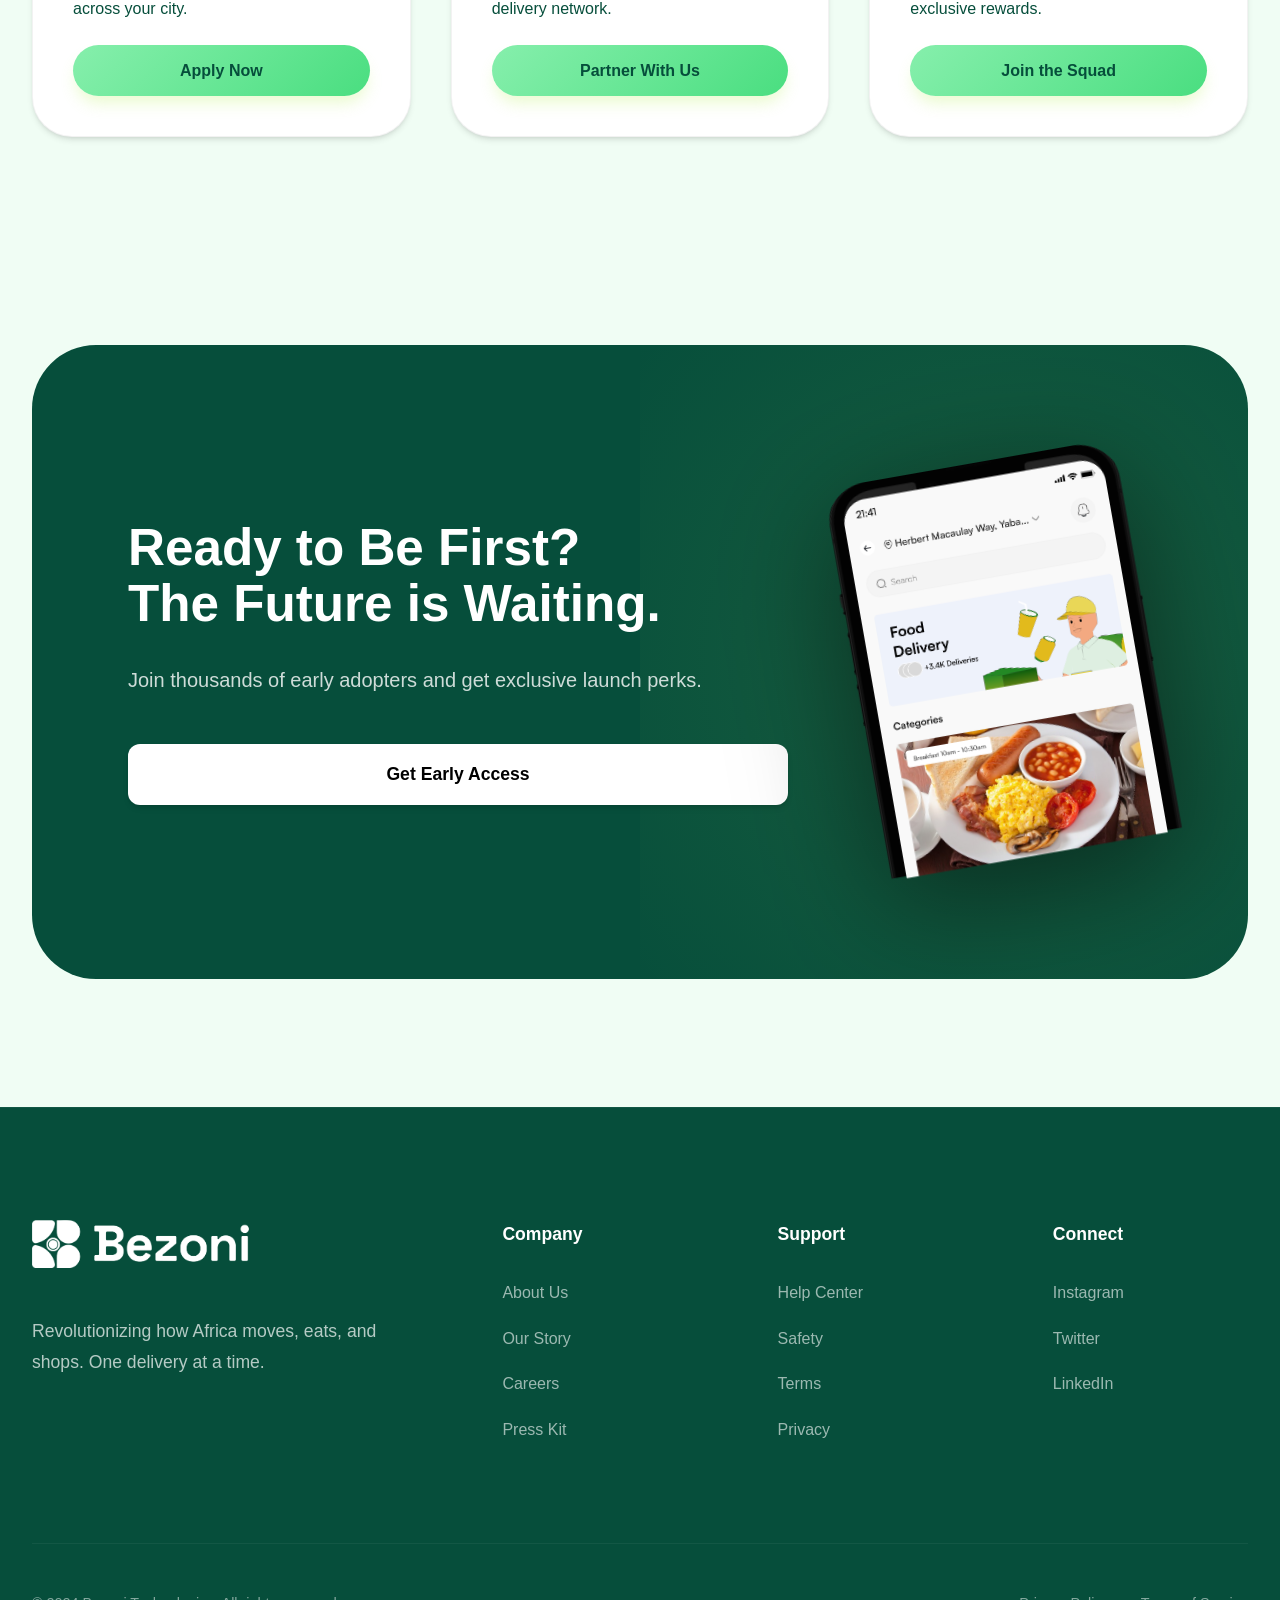
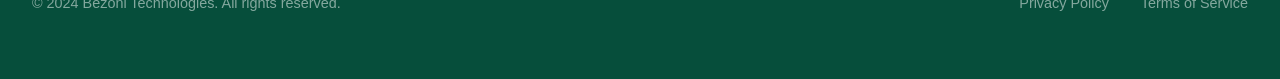
==== commit a6615340: "feat: improve mobile responsiveness and add Coming Soon page with waitlist form - Fix How It Works s" ====
--- a/index.html
+++ b/index.html
@@ -7,7 +7,7 @@
     <meta name="description" content="Food, Groceries, Medicine, Books, and Parcels — All delivered where and when you need it with Bezoni.">
     
     <!-- CSS with Cache Buster -->
-    <link rel="stylesheet" href="styles.css?v=1.8">
+    <link rel="stylesheet" href="styles.css?v=2.0">
     
     <!-- Icons -->
     <link href="https://cdn.jsdelivr.net/npm/remixicon@3.5.0/fonts/remixicon.css" rel="stylesheet">
@@ -38,6 +38,9 @@
         </div>
     </header>
 
+    <!-- Mobile Nav Overlay -->
+    <div class="nav-overlay" id="navOverlay"></div>
+
     <!-- Hero Section -->
     <section class="hero">
         <div class="hero-illustration">
@@ -49,11 +52,11 @@
                 <h1>All Your Needs Delivered,<br>One App, Six Solutions</h1>
                 <p>From gourmet meals to essential medicine — experience the convenience of Africa's most versatile delivery ecosystem.</p>
                 <div class="hero-btns">
-                    <a href="#" class="btn btn-white">
+                    <a href="coming-soon.html?platform=ios" class="btn btn-white" id="btn-appstore">
                         <i class="ri-apple-fill" style="font-size: 1.5rem;"></i>
                         <span>Get it on iPhone</span>
                     </a>
-                    <a href="#" class="btn btn-white">
+                    <a href="coming-soon.html?platform=android" class="btn btn-white" id="btn-playstore">
                         <i class="ri-google-play-fill" style="font-size: 1.5rem; color: #34A853;"></i>
                         <span>Get it on Android</span>
                     </a>
--- a/styles.css
+++ b/styles.css
@@ -10,7 +10,7 @@
   --bg-white: #ffffff;
   --bg-soft: #f0fdf4;
   --bg-wheat: #f5deb3; /* Wheat */
-  --glass-bg: rgba(255, 255, 255, 0.8);
+  --glass-bg: rgba(255, 255, 255, 0.85);
   --glass-border: rgba(16, 185, 129, 0.2);
   --radius-sm: 0.5rem;
   --radius-md: 1rem;
@@ -95,6 +95,7 @@
 header.navbar.scrolled {
   background: var(--glass-bg);
   backdrop-filter: blur(16px);
+  -webkit-backdrop-filter: blur(16px);
   padding: 1rem 0;
   border-bottom: 1px solid var(--glass-border);
   box-shadow: var(--shadow);
@@ -131,6 +132,30 @@
   border: none;
   cursor: pointer;
   color: var(--text-main);
+  z-index: 1100;
+  position: relative;
+  padding: 0.5rem;
+  border-radius: 0.5rem;
+  transition: var(--transition);
+}
+
+.menu-toggle:hover {
+  background: rgba(6, 78, 59, 0.08);
+}
+
+/* Mobile Menu Overlay */
+.nav-overlay {
+  display: none;
+  position: fixed;
+  inset: 0;
+  background: rgba(0,0,0,0.4);
+  z-index: 999;
+  opacity: 0;
+  transition: opacity 0.3s ease;
+}
+
+.nav-overlay.active {
+  opacity: 1;
 }
 
 /* === HERO SECTION === */
@@ -154,7 +179,7 @@
 }
 
 .hero h1 {
-  font-size: clamp(3rem, 8vw, 5.5rem);
+  font-size: clamp(2.5rem, 8vw, 5.5rem);
   font-weight: 900;
   line-height: 1.1;
   margin-bottom: 1.5rem;
@@ -210,20 +235,20 @@
 .steps-section {
   background: var(--primary);
   color: white;
-  padding: 10rem 0;
+  padding: 8rem 0;
 }
 
 .steps-section .section-header h2 {
   color: white;
-  font-size: 3.5rem;
+  font-size: clamp(2rem, 5vw, 3.5rem);
+  margin-bottom: 5rem;
+}
+
+.step-row {
+  display: flex;
+  align-items: center;
+  gap: 6rem;
   margin-bottom: 6rem;
-}
-
-.step-row {
-  display: flex;
-  align-items: center;
-  gap: 6rem;
-  margin-bottom: 8rem;
 }
 
 .step-row:last-child {
@@ -252,13 +277,13 @@
 }
 
 .step-text h3 {
-  font-size: 2.25rem;
+  font-size: clamp(1.5rem, 3vw, 2.25rem);
   font-weight: 700;
   margin-bottom: 1rem;
 }
 
 .step-text p {
-  font-size: 1.25rem;
+  font-size: 1.1rem;
   opacity: 0.8;
 }
 
@@ -266,7 +291,7 @@
   flex: 1;
   background: rgba(255, 255, 255, 0.05);
   border-radius: 3rem;
-  padding: 4rem;
+  padding: 3rem;
   display: flex;
   justify-content: center;
   align-items: center;
@@ -274,13 +299,17 @@
 
 .step-visual img {
   width: 100%;
-  max-width: 280px;
+  max-width: 220px;
   filter: drop-shadow(0 20px 40px rgba(0,0,0,0.4));
 }
 
 /* === DELIVERY CARDS === */
 .delivery-cards {
-  padding: 10rem 0;
+  padding: 8rem 0;
+}
+
+.section-header {
+  margin-bottom: 4rem;
 }
 
 .section-header h4 {
@@ -293,7 +322,7 @@
 }
 
 .section-header h2 {
-  font-size: 3rem;
+  font-size: clamp(2rem, 4vw, 3rem);
   font-weight: 800;
   color: var(--primary);
 }
@@ -335,7 +364,7 @@
 
 /* === PARTNERS SECTION (Refined) === */
 .partners-section {
-  padding: 10rem 0;
+  padding: 8rem 0;
   background: var(--bg-soft);
 }
 
@@ -382,7 +411,7 @@
 
 /* === WAITLIST SECTION (Refined) === */
 .waitlist-section {
-  padding: 5rem 0 10rem;
+  padding: 5rem 0 8rem;
   background: var(--bg-soft);
 }
 
@@ -417,20 +446,20 @@
 }
 
 .waitlist-content h2 {
-  font-size: 4rem;
+  font-size: clamp(2rem, 4vw, 4rem);
   font-weight: 900;
   line-height: 1.1;
   margin-bottom: 2rem;
 }
 
 .waitlist-content p {
-  font-size: 1.5rem;
+  font-size: 1.25rem;
   opacity: 0.8;
   margin-bottom: 3rem;
 }
 
 .waitlist-visual {
-  flex: 0 0 350px;
+  flex: 0 0 300px;
   position: relative;
   z-index: 2;
 }
@@ -450,15 +479,15 @@
 footer {
   background: var(--primary);
   color: white;
-  padding: 8rem 0 4rem;
+  padding: 7rem 0 4rem;
   border-top: 1px solid rgba(255,255,255,0.05);
 }
 
 .footer-grid {
   display: grid;
   grid-template-columns: 2fr 1fr 1fr 1fr;
-  gap: 6rem;
-  margin-bottom: 6rem;
+  gap: 5rem;
+  margin-bottom: 5rem;
 }
 
 .footer-brand .logo {
@@ -478,8 +507,8 @@
 }
 
 .footer-links h4 {
-  font-size: 1.25rem;
-  margin-bottom: 2.5rem;
+  font-size: 1.1rem;
+  margin-bottom: 2rem;
   font-weight: 700;
 }
 
@@ -496,7 +525,7 @@
   text-decoration: none;
   opacity: 0.6;
   transition: var(--transition);
-  font-size: 1.05rem;
+  font-size: 1rem;
 }
 
 .footer-links a:hover {
@@ -511,42 +540,287 @@
   justify-content: space-between;
   align-items: center;
   opacity: 0.5;
-  font-size: 0.95rem;
-}
-
-/* === MOBILE RESPONSIVENESS === */
+  font-size: 0.9rem;
+}
+
+/* ====================================================
+   RESPONSIVE BREAKPOINTS
+   ==================================================== */
+
+/* === TABLET (1024px) === */
 @media (max-width: 1024px) {
-  .footer-grid { grid-template-columns: 1fr 1fr; gap: 4rem; }
-  .waitlist-banner { flex-direction: column; text-align: center; padding: 4rem; }
-  .waitlist-visual { flex: 0 0 auto; width: 280px; }
-  .waitlist-content h2 { font-size: 3rem; }
-}
-
+  .container { padding: 0 1.5rem; }
+
+  /* Footer */
+  .footer-grid {
+    grid-template-columns: 1fr 1fr;
+    gap: 3rem;
+  }
+
+  /* Waitlist Banner */
+  .waitlist-banner {
+    flex-direction: column;
+    text-align: center;
+    padding: 4rem 3rem;
+    border-radius: 3rem;
+  }
+  .waitlist-visual {
+    flex: 0 0 auto;
+    width: 250px;
+    margin: 0 auto;
+  }
+
+  /* Cards / Partner Grid: 2 columns at tablet */
+  .cards-grid {
+    grid-template-columns: repeat(2, 1fr);
+  }
+
+  .partner-grid {
+    grid-template-columns: repeat(2, 1fr);
+  }
+
+  /* Steps */
+  .step-row {
+    gap: 3rem;
+  }
+}
+
+/* === MOBILE (768px) === */
 @media (max-width: 768px) {
+  .container { padding: 0 1.25rem; }
+
+  /* --- Navbar Mobile --- */
+  .menu-toggle {
+    display: flex;
+    align-items: center;
+    justify-content: center;
+  }
+
+  .nav-overlay {
+    display: block;
+    pointer-events: none;
+  }
+
+  .nav-overlay.active {
+    pointer-events: all;
+  }
+
   .nav-links {
     position: fixed;
     top: 0;
     right: -100%;
-    width: 80%;
+    width: min(80%, 320px);
     height: 100vh;
-    background: var(--bg-white);
+    background: white;
     flex-direction: column;
     justify-content: center;
-    transition: 0.5s ease;
-    box-shadow: -10px 0 30px rgba(0,0,0,0.1);
-  }
-  
+    align-items: flex-start;
+    padding: 6rem 2.5rem 3rem;
+    gap: 0;
+    z-index: 1050;
+    transition: right 0.4s cubic-bezier(0.4, 0, 0.2, 1);
+    box-shadow: -4px 0 30px rgba(0,0,0,0.15);
+    overflow-y: auto;
+  }
+
   .nav-links.active {
     right: 0;
   }
-  
-  .menu-toggle { display: block; }
-
-  .cards-grid, .partner-grid, .footer-grid { grid-template-columns: 1fr; }
-  .footer-bottom { flex-direction: column; gap: 1rem; text-align: center; }
-  
-  .hero h1 { font-size: 2.75rem; }
-  .waitlist-banner { padding: 3rem 2rem; }
+
+  .nav-links li {
+    width: 100%;
+    border-bottom: 1px solid rgba(6,78,59,0.08);
+  }
+
+  .nav-links li:last-child {
+    border-bottom: none;
+    padding-top: 1.5rem;
+    margin-top: 0.5rem;
+  }
+
+  .nav-links a {
+    display: block;
+    padding: 1rem 0;
+    font-size: 1.1rem;
+    font-weight: 600;
+    color: var(--primary);
+  }
+
+  .nav-links .btn.btn-primary {
+    display: inline-flex;
+    width: 100%;
+    justify-content: center;
+    padding: 0.9rem 1.5rem;
+    border-radius: 6.25rem;
+    font-size: 1rem;
+  }
+
+  /* --- Hero Mobile --- */
+  .hero {
+    padding: 7rem 0 5rem;
+    min-height: auto;
+  }
+
+  .hero h1 {
+    font-size: clamp(2rem, 9vw, 2.8rem);
+    letter-spacing: -0.02em;
+    margin-bottom: 1rem;
+  }
+
+  .hero p {
+    font-size: 1rem;
+    margin-bottom: 2rem;
+  }
+
+  .hero-btns {
+    flex-direction: column;
+    align-items: center;
+    gap: 1rem;
+  }
+
+  .hero-btns .btn-white {
+    width: 100%;
+    max-width: 280px;
+    justify-content: center;
+  }
+
+  /* --- Steps Section Mobile --- */
+  .steps-section {
+    padding: 5rem 0;
+  }
+
+  .steps-section .section-header h2 {
+    margin-bottom: 3rem;
+    text-align: center;
+  }
+
+  .step-row {
+    flex-direction: column !important;
+    gap: 2.5rem;
+    margin-bottom: 4rem;
+    text-align: center;
+  }
+
+  .step-number-box {
+    margin: 0 auto 1.5rem;
+  }
+
+  .step-visual {
+    width: 100%;
+    padding: 2rem;
+    border-radius: 2rem;
+  }
+
+  .step-visual img {
+    max-width: 180px;
+  }
+
+  /* --- Delivery Cards Mobile --- */
+  .delivery-cards {
+    padding: 5rem 0;
+  }
+
+  .cards-grid {
+    grid-template-columns: 1fr 1fr;
+    gap: 1rem;
+  }
+
+  .card-overlay {
+    padding: 1.5rem;
+  }
+
+  .card-overlay h3 {
+    font-size: 1rem;
+  }
+
+  /* --- Partners Mobile --- */
+  .partners-section {
+    padding: 5rem 0;
+  }
+
+  .partner-grid {
+    grid-template-columns: 1fr;
+    gap: 2rem;
+  }
+
+  .partner-img {
+    height: 220px;
+  }
+
+  /* --- Waitlist Mobile --- */
+  .waitlist-section {
+    padding: 3rem 0 5rem;
+  }
+
+  .waitlist-banner {
+    padding: 3rem 1.75rem;
+    border-radius: 2rem;
+    gap: 2.5rem;
+  }
+
+  .waitlist-content h2 {
+    font-size: 2rem;
+  }
+
+  .waitlist-content p {
+    font-size: 1rem;
+  }
+
+  .waitlist-visual {
+    width: 200px;
+  }
+
+  /* --- Footer Mobile --- */
+  footer {
+    padding: 5rem 0 3rem;
+  }
+
+  .footer-grid {
+    grid-template-columns: 1fr;
+    gap: 2.5rem;
+  }
+
+  .footer-bottom {
+    flex-direction: column;
+    gap: 1rem;
+    text-align: center;
+  }
+
+  .footer-bottom div:last-child {
+    flex-direction: column;
+    gap: 0.75rem;
+    display: flex;
+  }
+}
+
+/* === SMALL MOBILE (480px) === */
+@media (max-width: 480px) {
+  .container { padding: 0 1rem; }
+
+  .hero h1 { font-size: clamp(1.8rem, 8vw, 2.4rem); }
+
+  .cards-grid {
+    grid-template-columns: 1fr;
+    gap: 1.25rem;
+  }
+
+  .card {
+    aspect-ratio: 16/9;
+  }
+
+  .waitlist-banner {
+    border-radius: 1.5rem;
+    padding: 2.5rem 1.25rem;
+  }
+
+  .section-header h2 {
+    font-size: 1.75rem;
+  }
+
+  .btn {
+    font-size: 0.9rem;
+    padding: 0.7rem 1.5rem;
+  }
 }
 
 /* === ANIMATIONS === */
